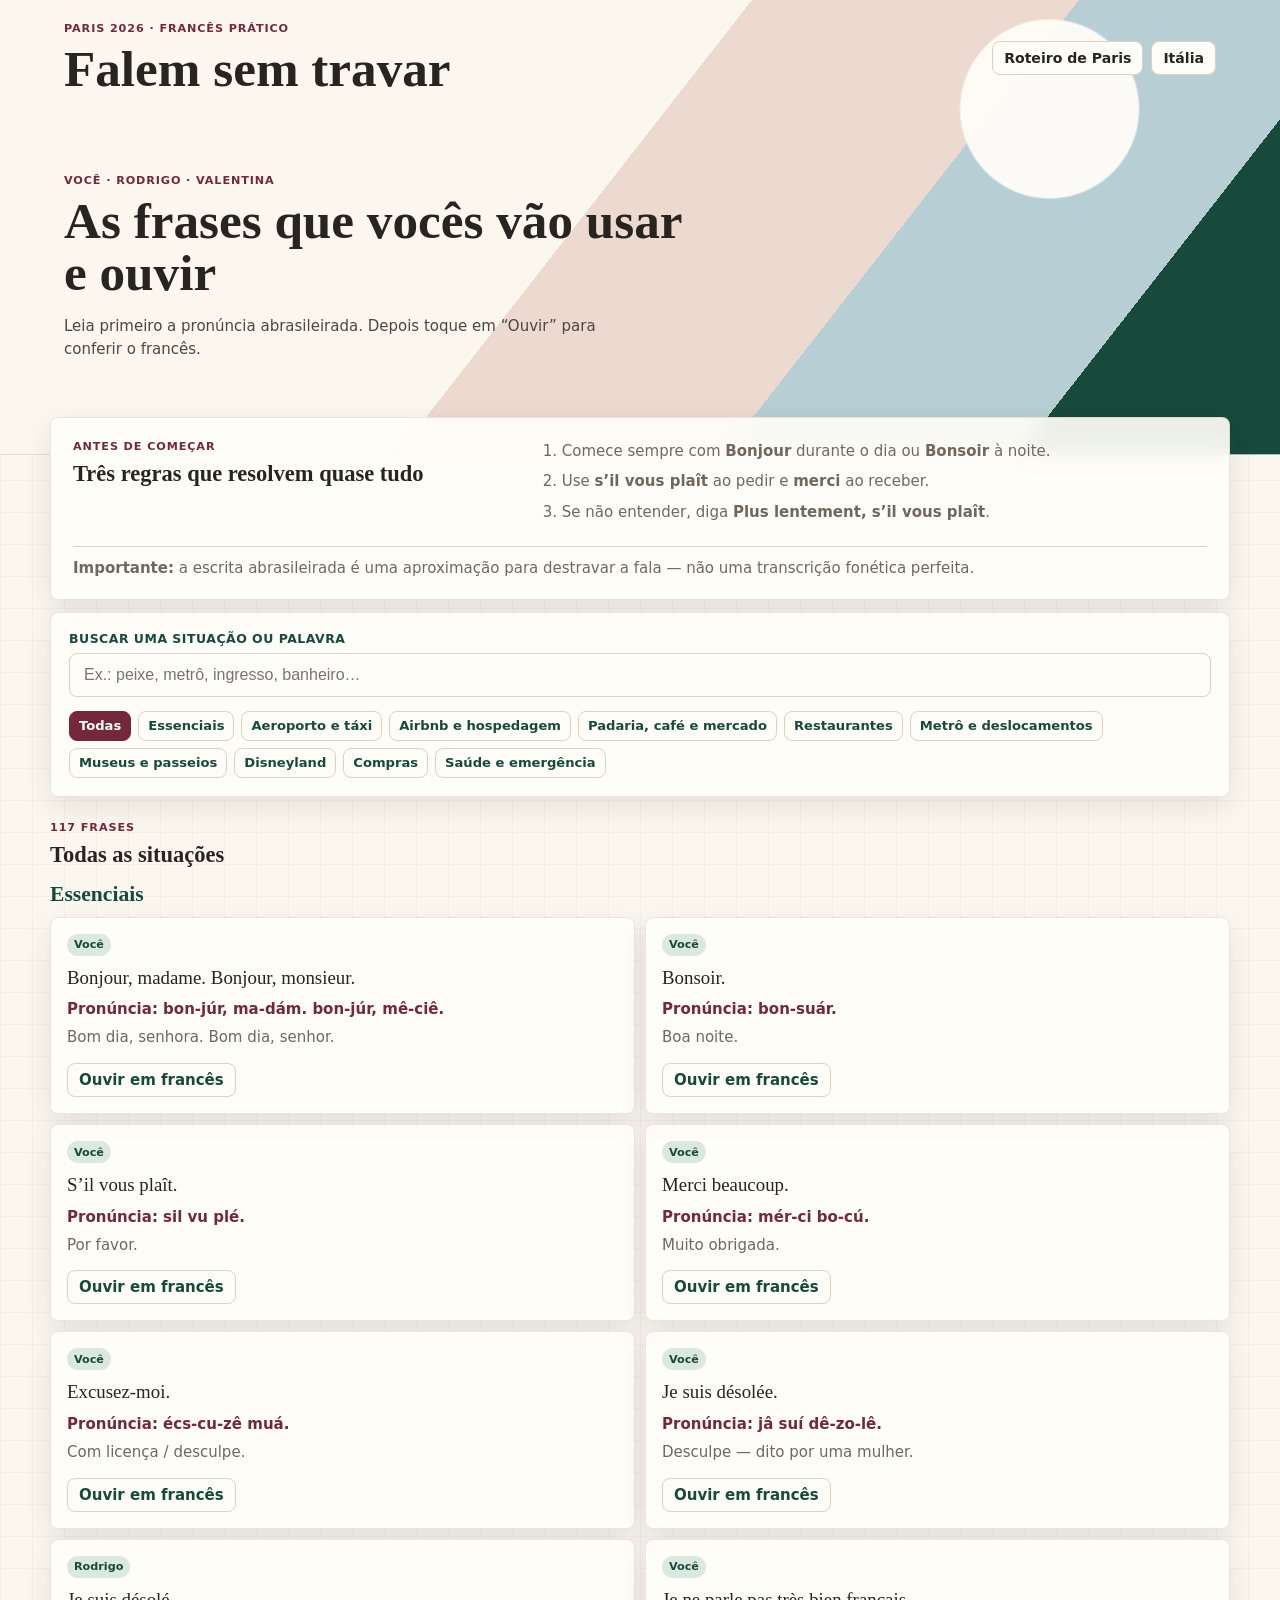
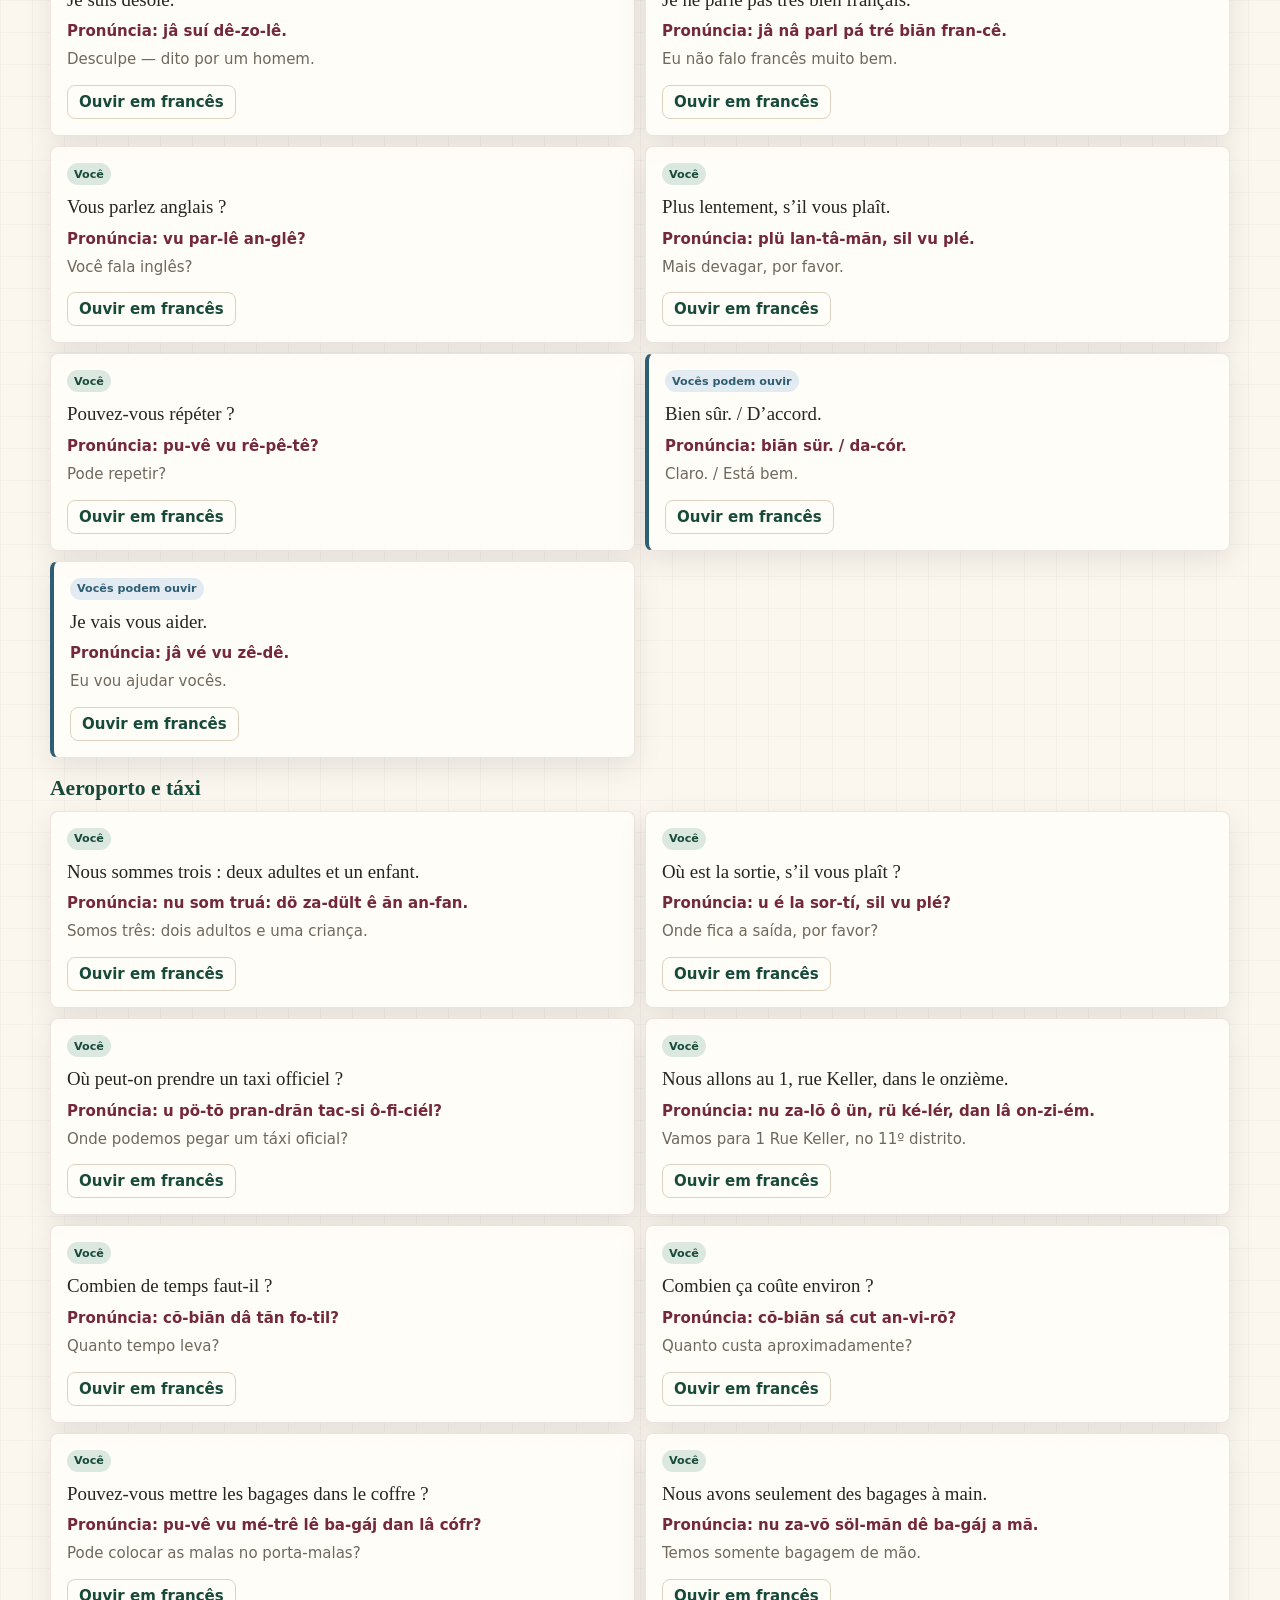
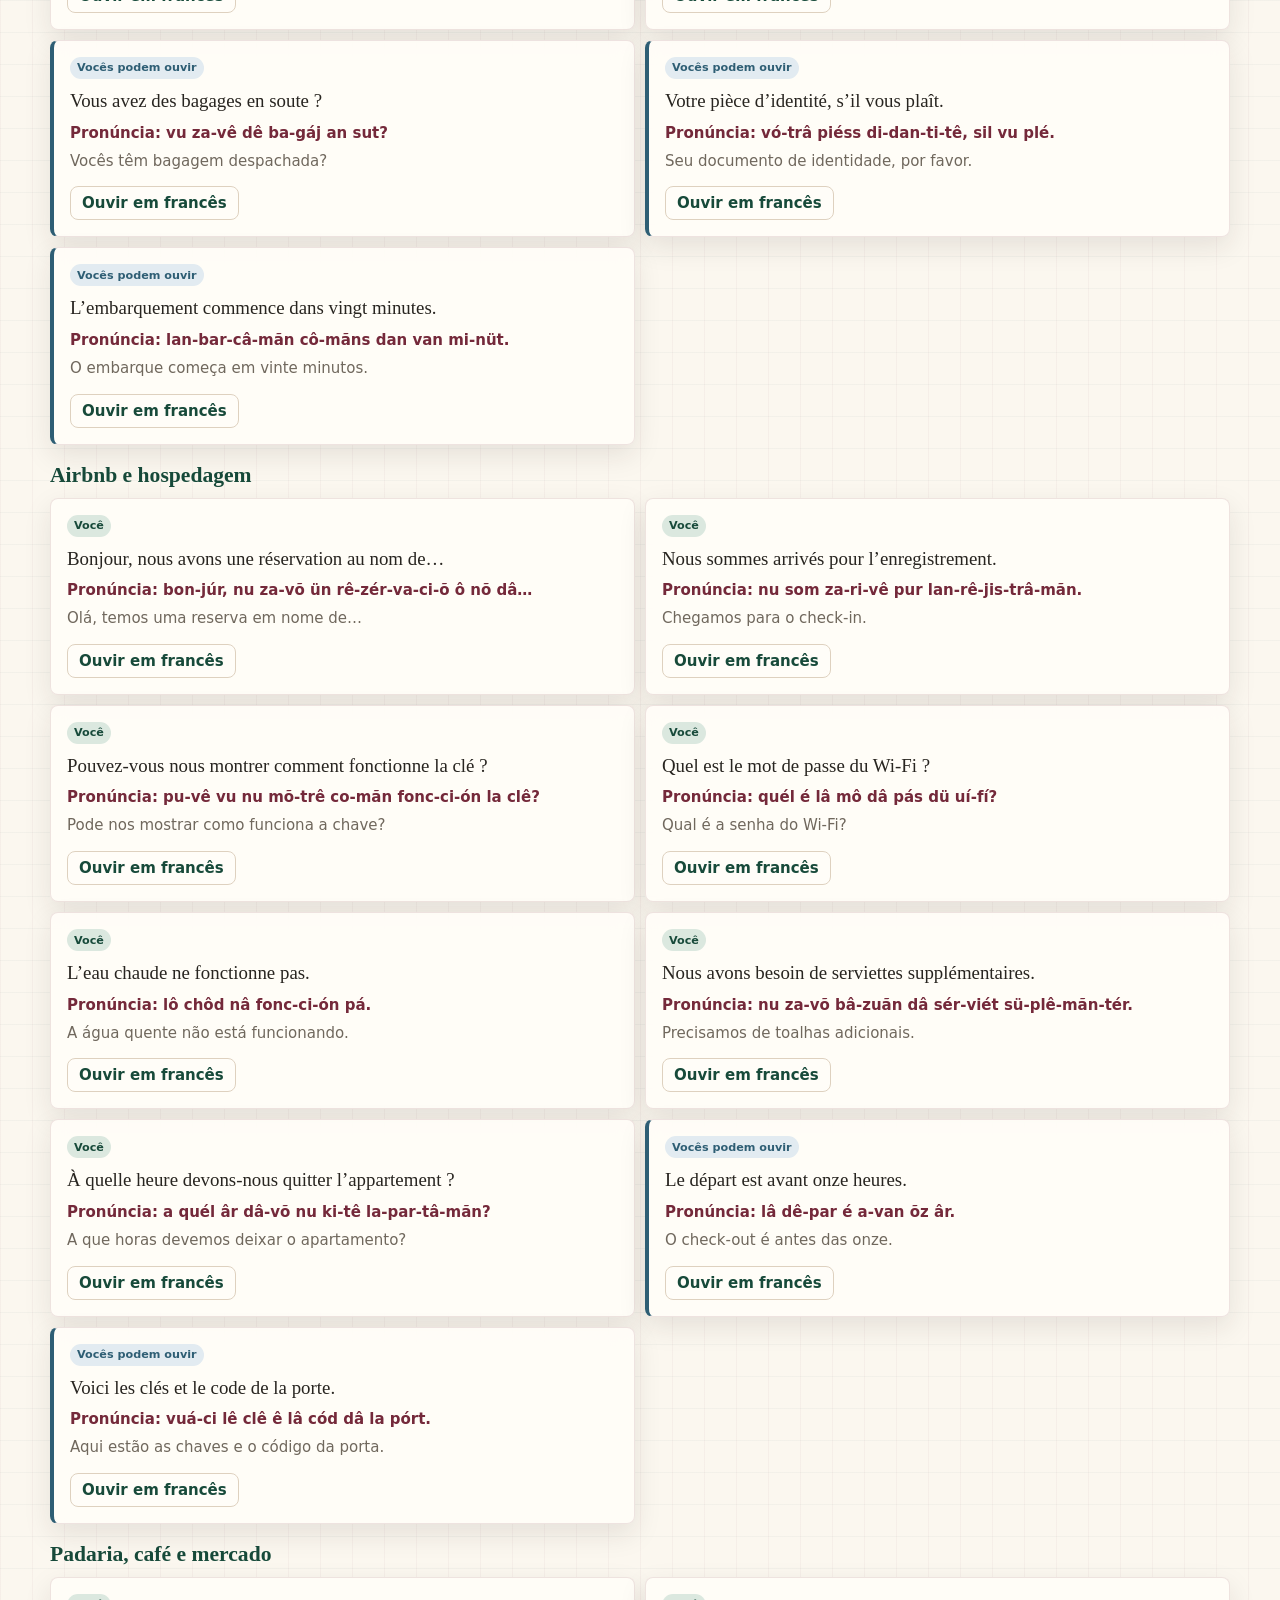
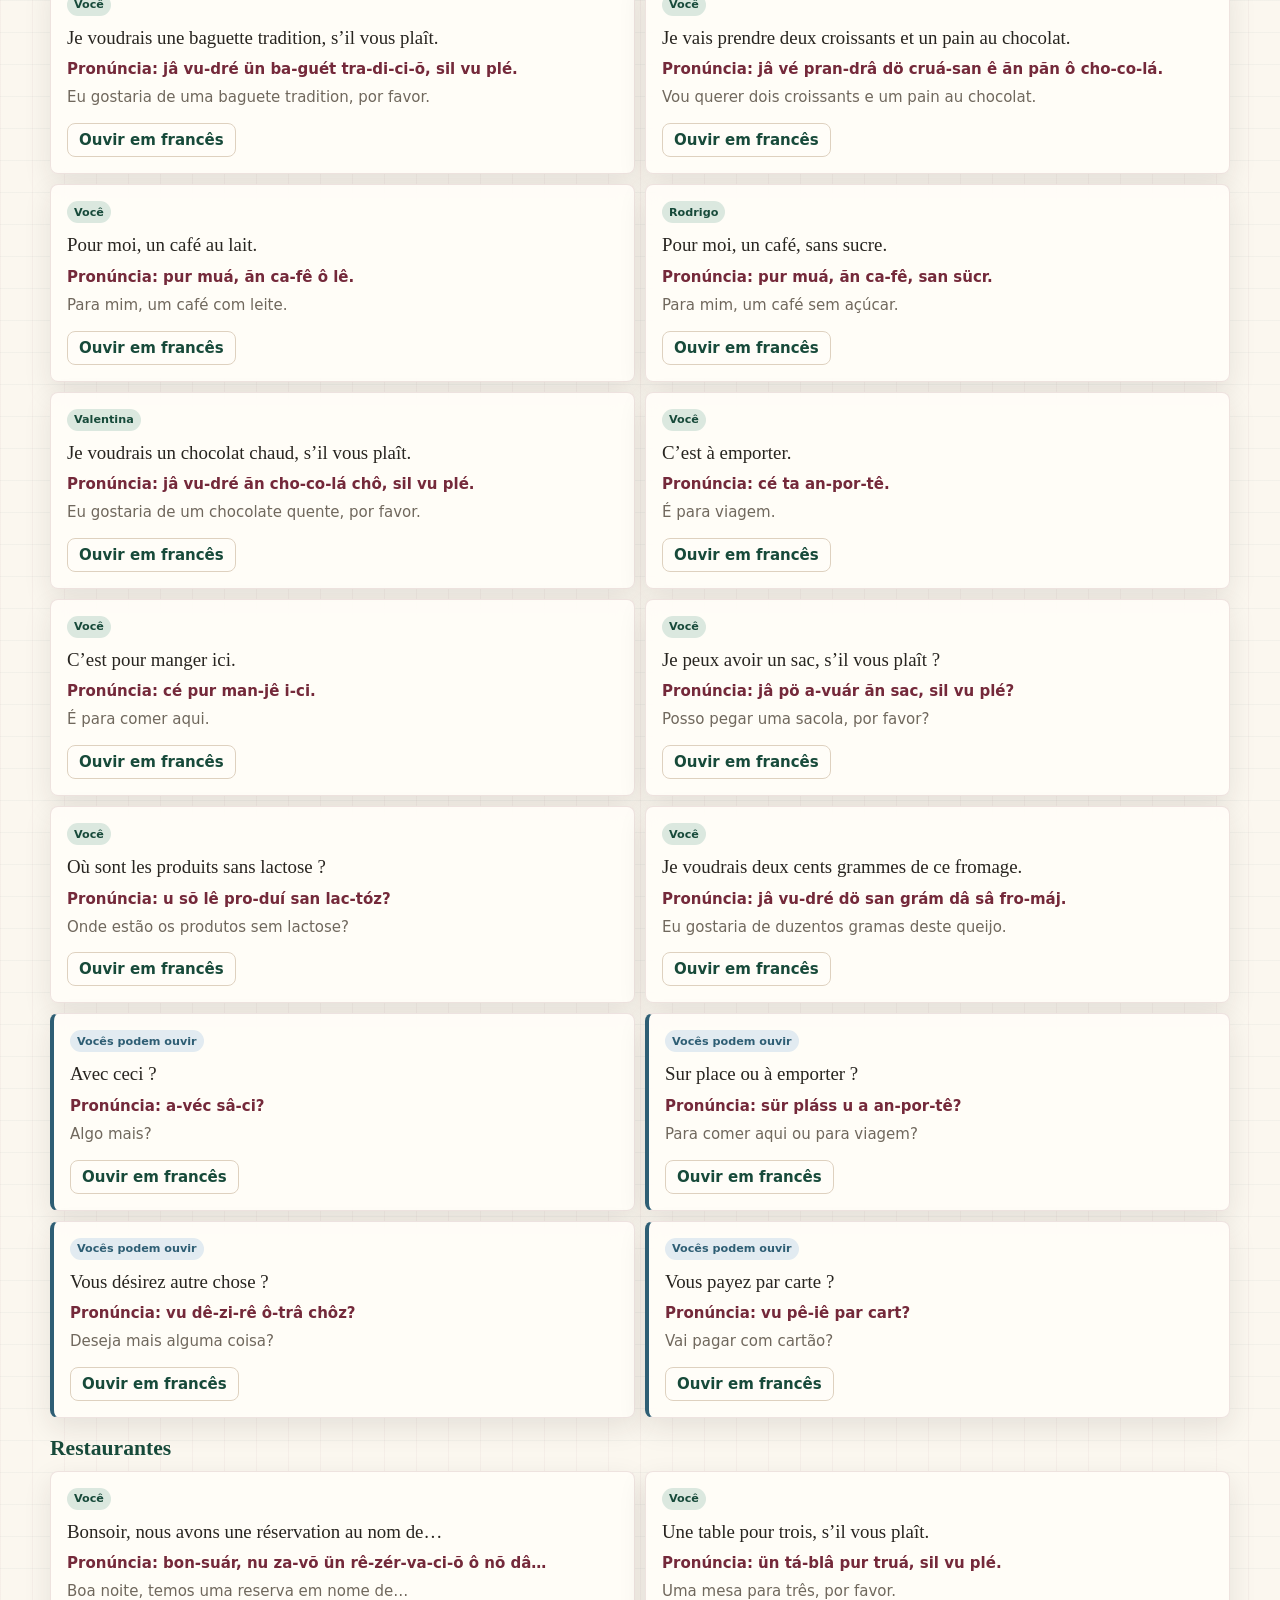
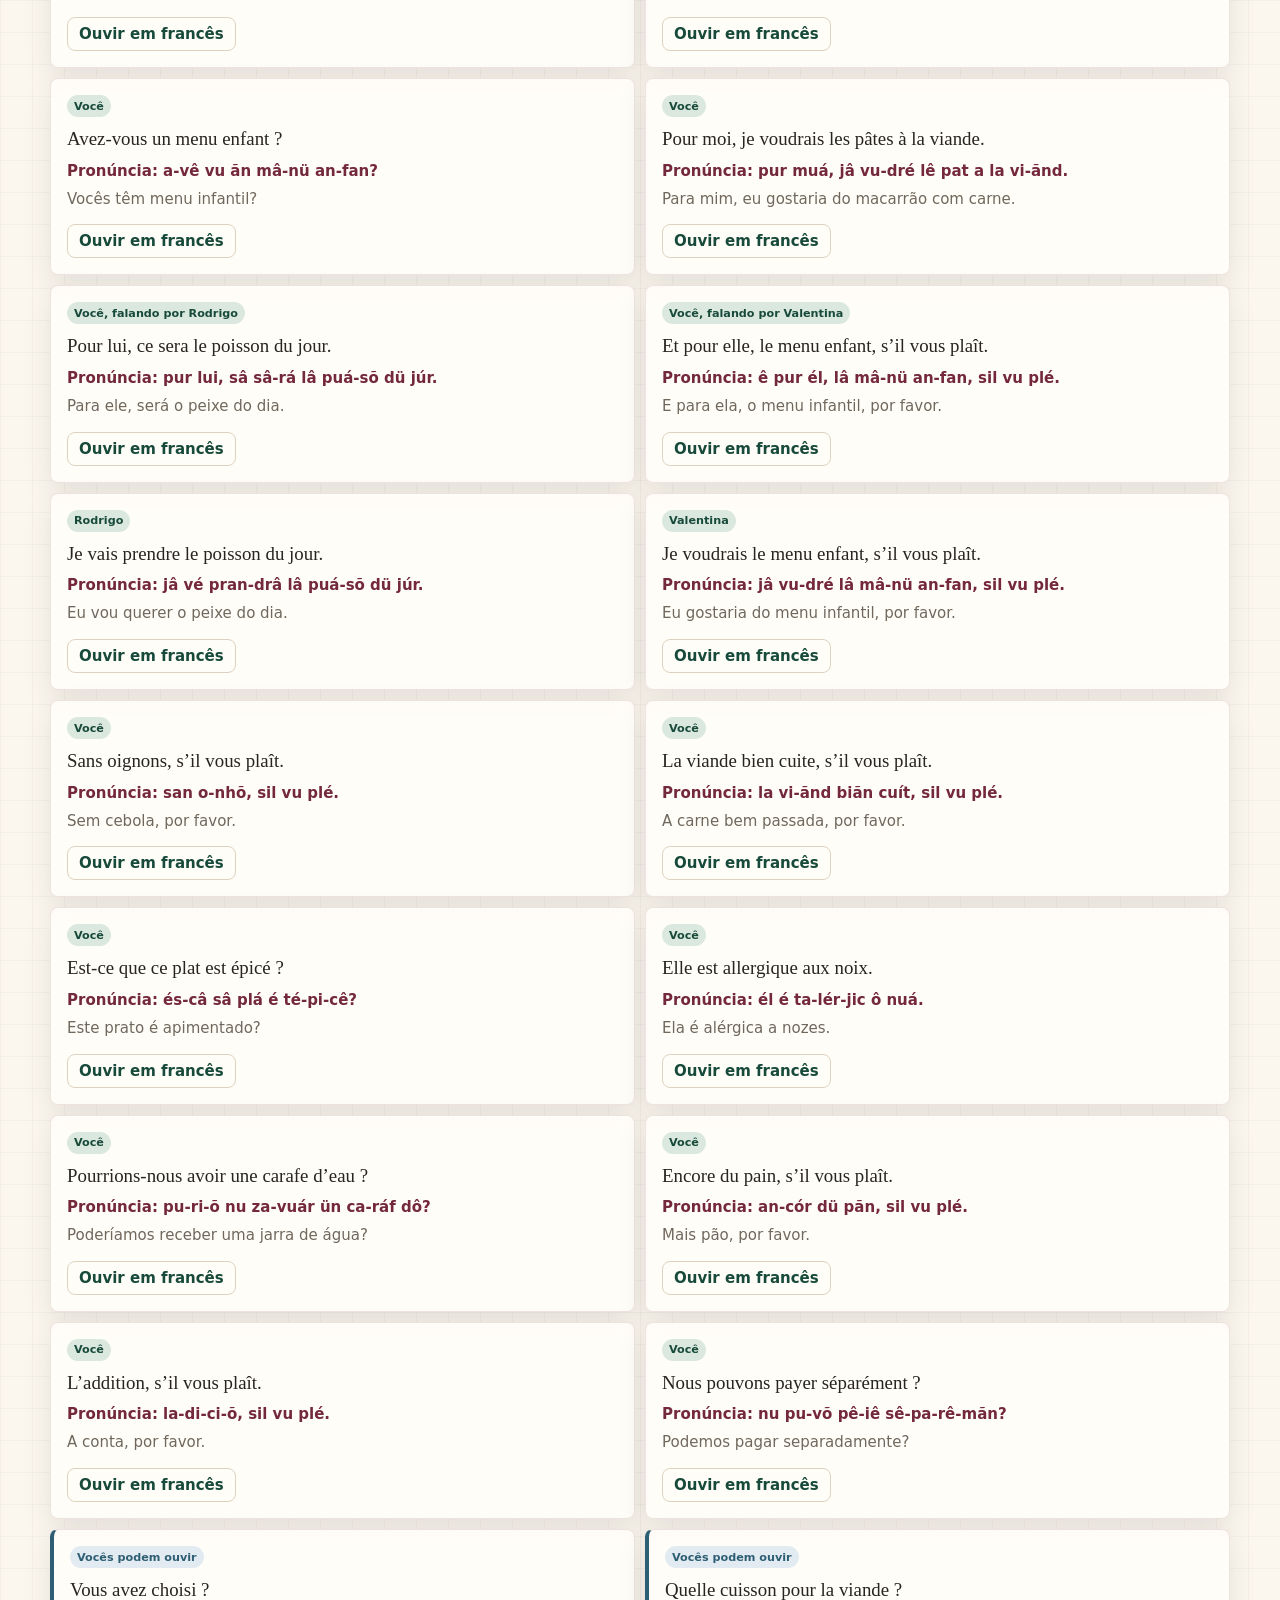
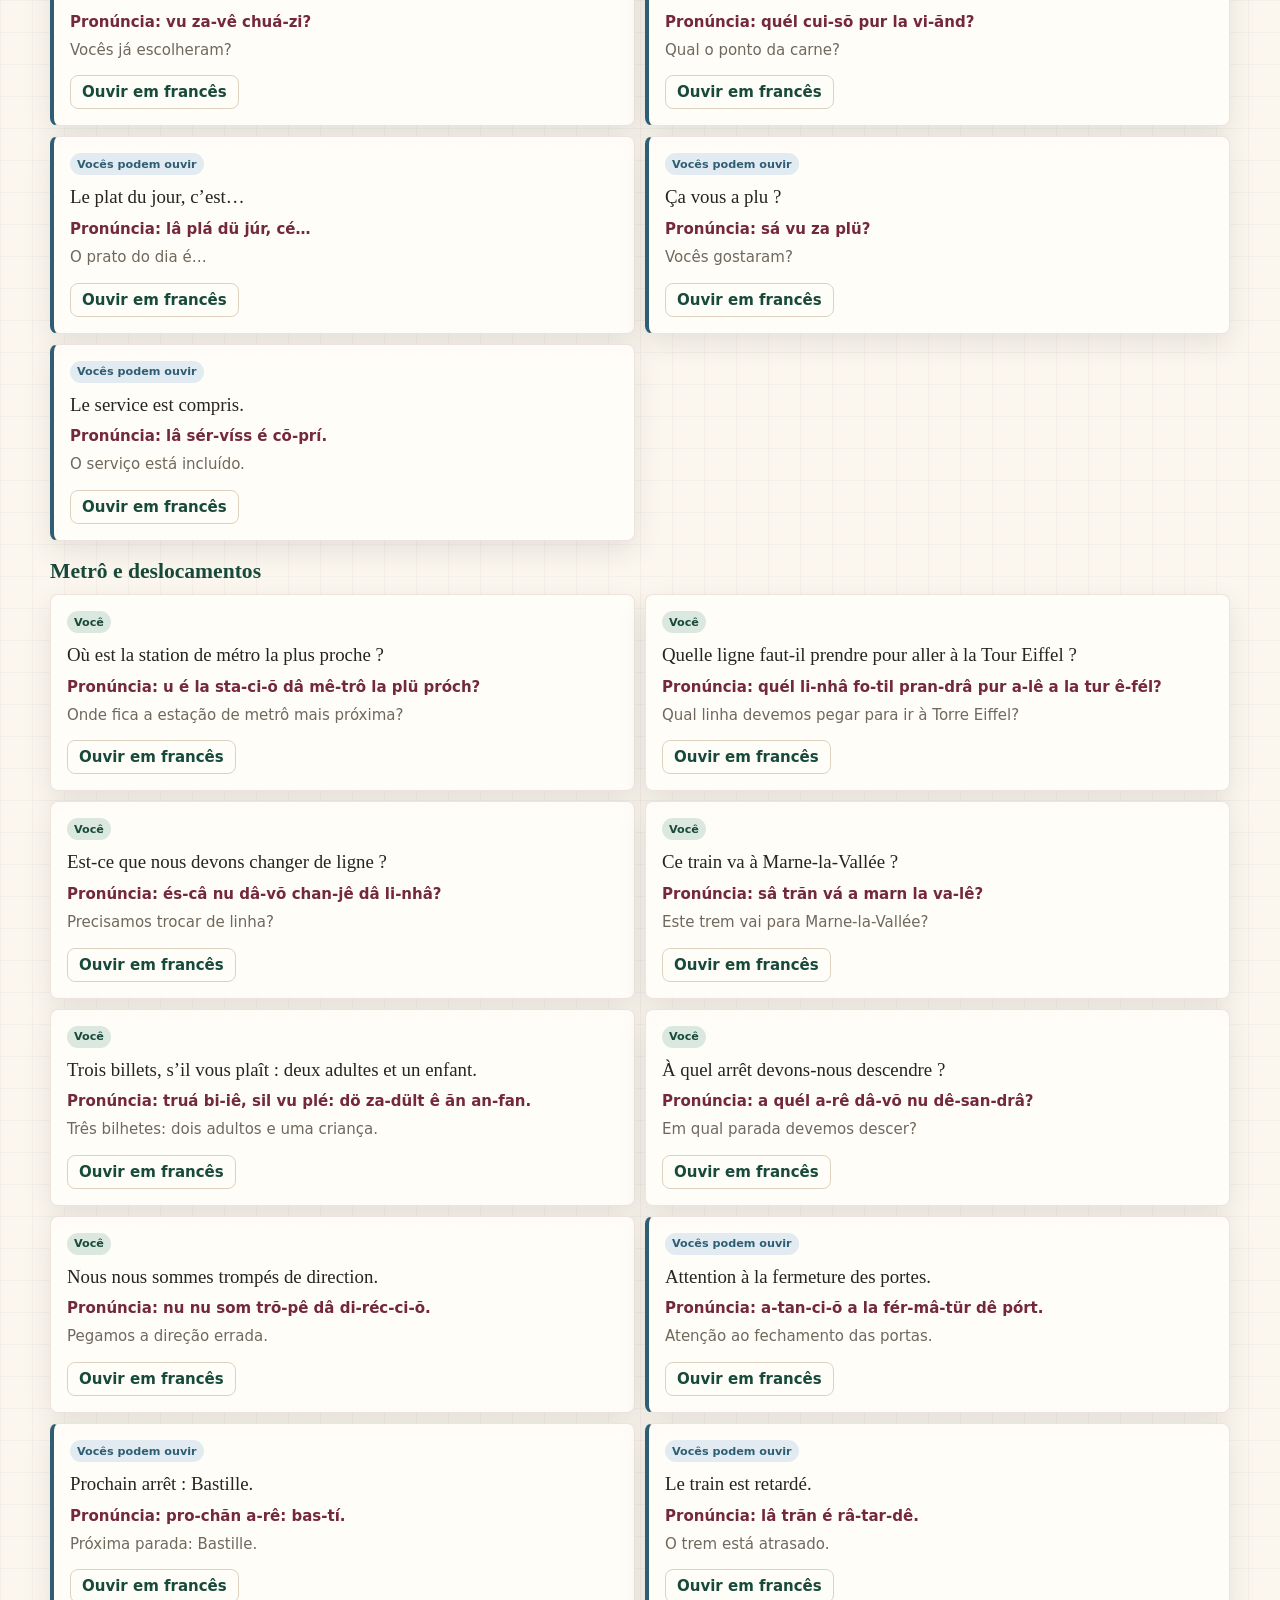
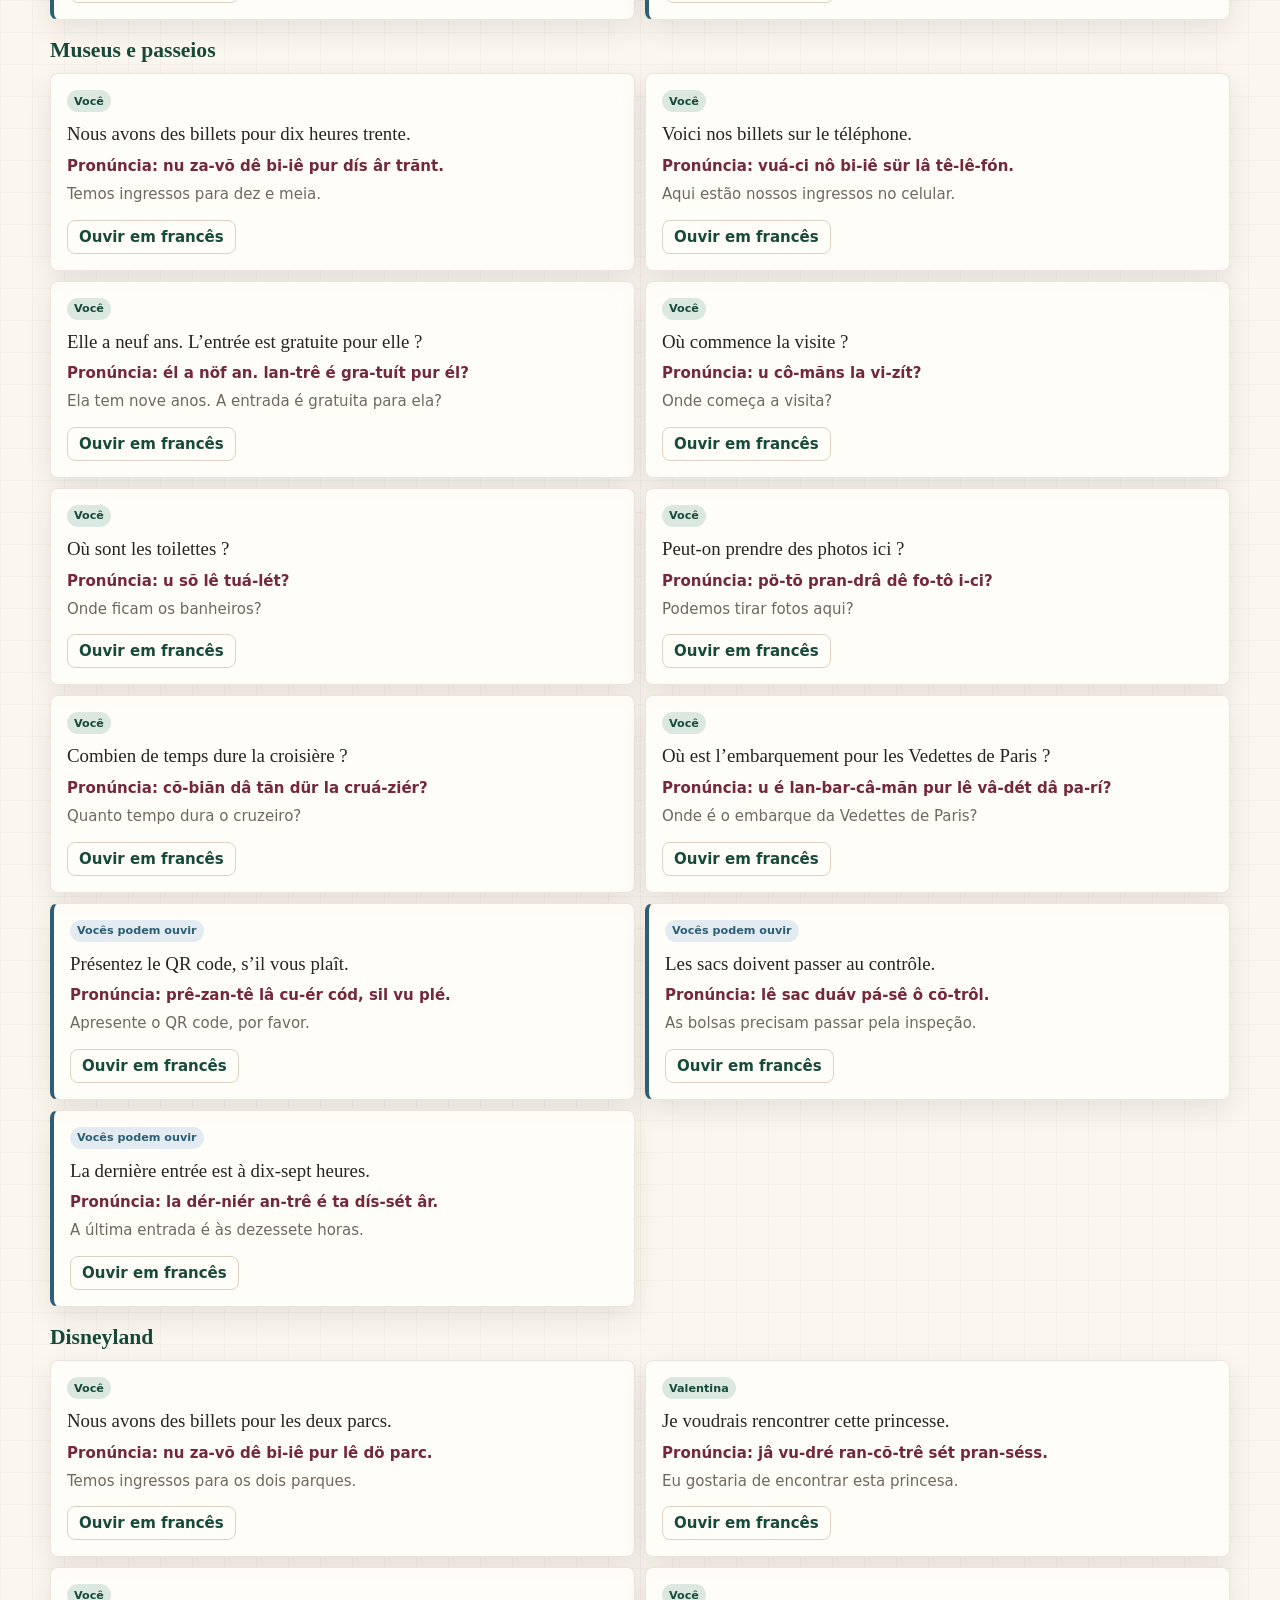
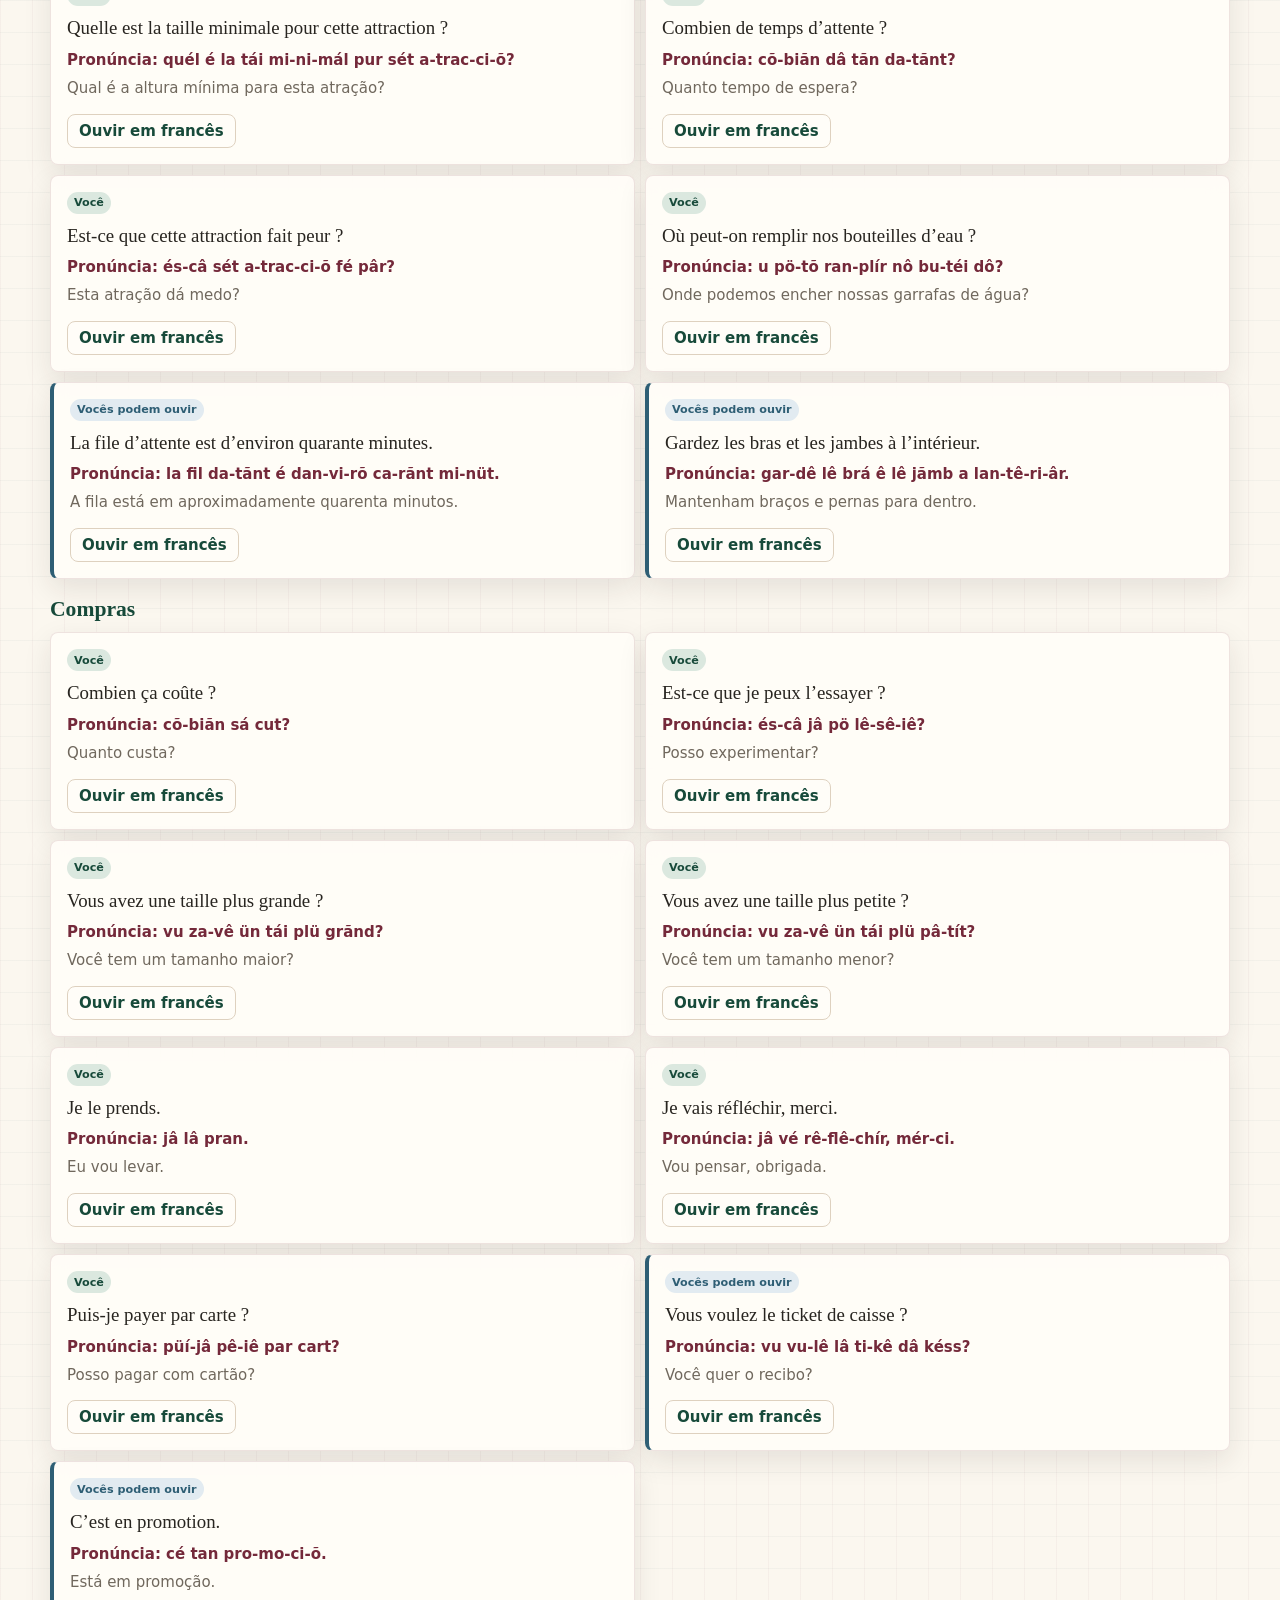
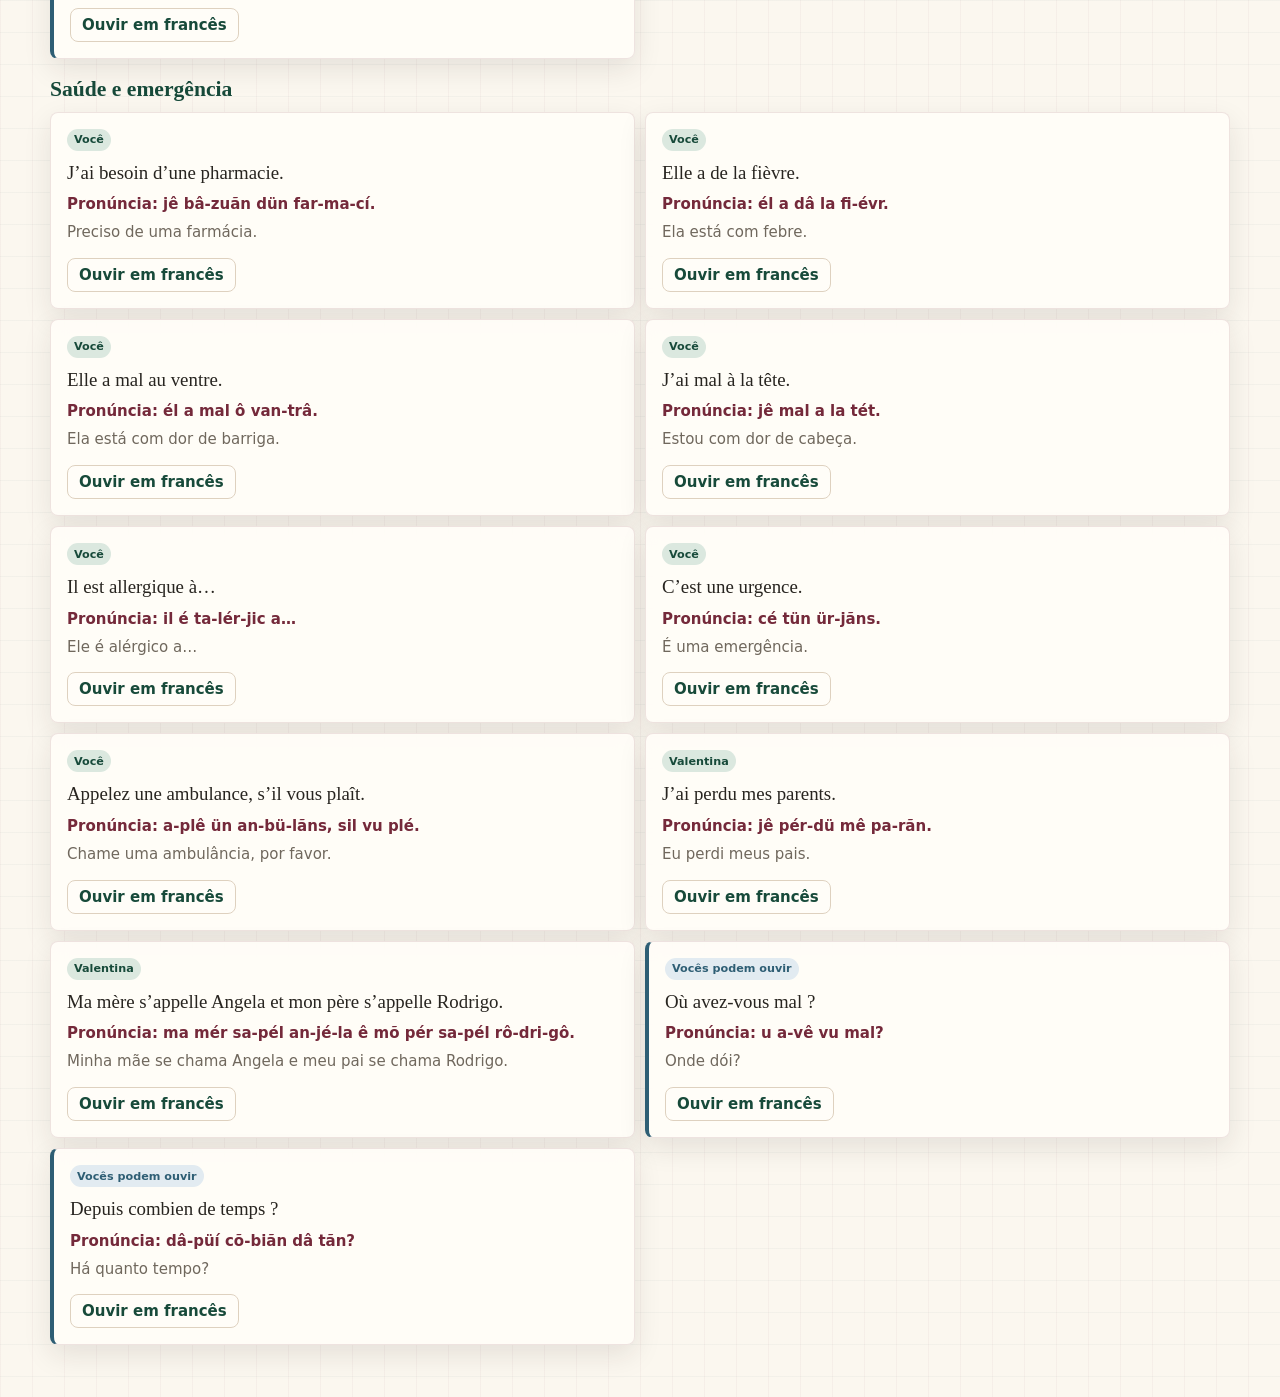
==== frances.html @ c42b8182 "Publish Paris updates and French guide" ====
<!doctype html>
<html lang="pt-BR">
  <head>
    <meta charset="utf-8" />
    <meta name="viewport" content="width=device-width, initial-scale=1" />
    <title>Francês para a viagem — Paris 2026</title>
    <link rel="stylesheet" href="frances.css" />
  </head>
  <body>
    <header class="language-hero">
      <nav class="topbar" aria-label="Navegação principal">
        <div>
          <p class="eyebrow">Paris 2026 · francês prático</p>
          <h1>Falem sem travar</h1>
        </div>
        <div class="top-actions">
          <a class="ghost-button" href="index.html">Roteiro de Paris</a>
          <a class="ghost-button" href="italia.html">Itália</a>
        </div>
      </nav>
      <div class="language-intro">
        <p class="kicker">Você · Rodrigo · Valentina</p>
        <h2>As frases que vocês vão usar e ouvir</h2>
        <p>Leia primeiro a pronúncia abrasileirada. Depois toque em “Ouvir” para conferir o francês.</p>
      </div>
    </header>

    <main class="language-shell">
      <section class="panel teacher-note" aria-labelledby="teacherTitle">
        <div>
          <p class="eyebrow">Antes de começar</p>
          <h2 id="teacherTitle">Três regras que resolvem quase tudo</h2>
        </div>
        <ol>
          <li>Comece sempre com <strong>Bonjour</strong> durante o dia ou <strong>Bonsoir</strong> à noite.</li>
          <li>Use <strong>s’il vous plaît</strong> ao pedir e <strong>merci</strong> ao receber.</li>
          <li>Se não entender, diga <strong>Plus lentement, s’il vous plaît</strong>.</li>
        </ol>
        <p class="pronunciation-note"><strong>Importante:</strong> a escrita abrasileirada é uma aproximação para destravar a fala — não uma transcrição fonética perfeita.</p>
      </section>

      <section class="panel phrase-tools" aria-label="Busca e filtros">
        <label class="search-field">
          <span>Buscar uma situação ou palavra</span>
          <input id="phraseSearch" type="search" placeholder="Ex.: peixe, metrô, ingresso, banheiro…" autocomplete="off" />
        </label>
        <div class="situation-filters" id="situationFilters"></div>
      </section>

      <section class="phrase-results" aria-live="polite">
        <div class="results-heading">
          <p class="eyebrow" id="resultCount"></p>
          <h2 id="activeSituation">Todas as situações</h2>
        </div>
        <div id="phraseGroups"></div>
      </section>
    </main>

    <script src="frances.js"></script>
  </body>
</html>
---- frances.css ----
@import url("styles.css");

.language-hero {
  min-height: 390px;
  color: var(--ink);
  background:
    radial-gradient(circle at 82% 24%, rgba(255, 253, 248, 0.94) 0 8%, transparent 8.2%),
    linear-gradient(128deg, #fbf7ef 0 46%, #ecd9cf 46% 66%, #b7ced4 66% 84%, #174a3a 84% 100%);
  border-bottom: 1px solid rgba(40, 37, 32, 0.12);
}

.language-intro {
  max-width: 760px;
  padding: 58px clamp(18px, 5vw, 64px) 78px;
}

.language-intro h2 {
  margin: 0;
  max-width: 680px;
  font-family: Georgia, "Times New Roman", serif;
  font-size: clamp(2rem, 4vw, 3.6rem);
  line-height: 1.02;
}

.language-intro p:not(.kicker) {
  max-width: 590px;
  color: #4d473e;
  line-height: 1.55;
}

.language-shell {
  width: min(1180px, calc(100% - 32px));
  margin: -38px auto 52px;
  position: relative;
  z-index: 1;
}

.teacher-note {
  display: grid;
  grid-template-columns: 0.8fr 1.2fr;
  gap: 22px;
  padding: 22px;
}

.teacher-note h2,
.results-heading h2,
.phrase-group h3 {
  margin: 0;
  font-family: Georgia, "Times New Roman", serif;
}

.teacher-note ol {
  margin: 0;
  padding-left: 22px;
  color: var(--muted);
  line-height: 1.55;
}

.teacher-note li + li {
  margin-top: 7px;
}

.pronunciation-note {
  grid-column: 1 / -1;
  margin: 0;
  border-top: 1px solid var(--line);
  padding-top: 12px;
  color: var(--muted);
}

.phrase-tools {
  display: grid;
  gap: 14px;
  margin-top: 12px;
  padding: 18px;
}

.search-field {
  display: grid;
  gap: 7px;
  color: var(--green);
  font-size: 0.78rem;
  font-weight: 850;
  letter-spacing: 0.04em;
  text-transform: uppercase;
}

.search-field input {
  width: 100%;
  border: 1px solid var(--line);
  border-radius: var(--radius);
  padding: 12px 14px;
  background: var(--paper-strong);
  color: var(--ink);
  font-size: 1rem;
  text-transform: none;
}

.search-field input:focus {
  outline: 3px solid rgba(46, 94, 116, 0.18);
  border-color: var(--blue);
}

.situation-filters {
  display: flex;
  flex-wrap: wrap;
  gap: 7px;
}

.phrase-results {
  margin-top: 24px;
}

.results-heading {
  margin-bottom: 14px;
}

.phrase-group {
  margin-bottom: 18px;
}

.phrase-group h3 {
  margin-bottom: 10px;
  color: var(--green);
  font-size: 1.35rem;
}

.phrase-grid {
  display: grid;
  grid-template-columns: repeat(2, minmax(0, 1fr));
  gap: 10px;
}

.phrase-card {
  display: grid;
  grid-template-rows: auto auto auto 1fr auto;
  min-width: 0;
  padding: 16px;
}

.phrase-card.is-heard {
  border-left: 4px solid var(--blue);
}

.speaker-label {
  width: fit-content;
  margin-bottom: 10px;
}

.french-phrase {
  margin: 0;
  font-family: Georgia, "Times New Roman", serif;
  font-size: 1.18rem;
  line-height: 1.3;
}

.pronunciation {
  margin: 9px 0 0;
  color: var(--burgundy);
  font-weight: 850;
  line-height: 1.4;
}

.translation {
  margin: 7px 0 14px;
  color: var(--muted);
  line-height: 1.45;
}

.listen-button {
  width: fit-content;
  min-height: 34px;
  border: 1px solid var(--line);
  border-radius: var(--radius);
  padding: 7px 11px;
  background: var(--paper-strong);
  color: var(--green);
  cursor: pointer;
  font-weight: 850;
}

.no-results {
  padding: 24px;
  text-align: center;
  color: var(--muted);
}

@media (max-width: 760px) {
  .language-hero {
    min-height: 360px;
  }

  .language-intro {
    padding: 38px 16px 68px;
  }

  .language-shell {
    width: min(100% - 20px, 1180px);
  }

  .teacher-note,
  .phrase-grid {
    grid-template-columns: 1fr;
  }
}
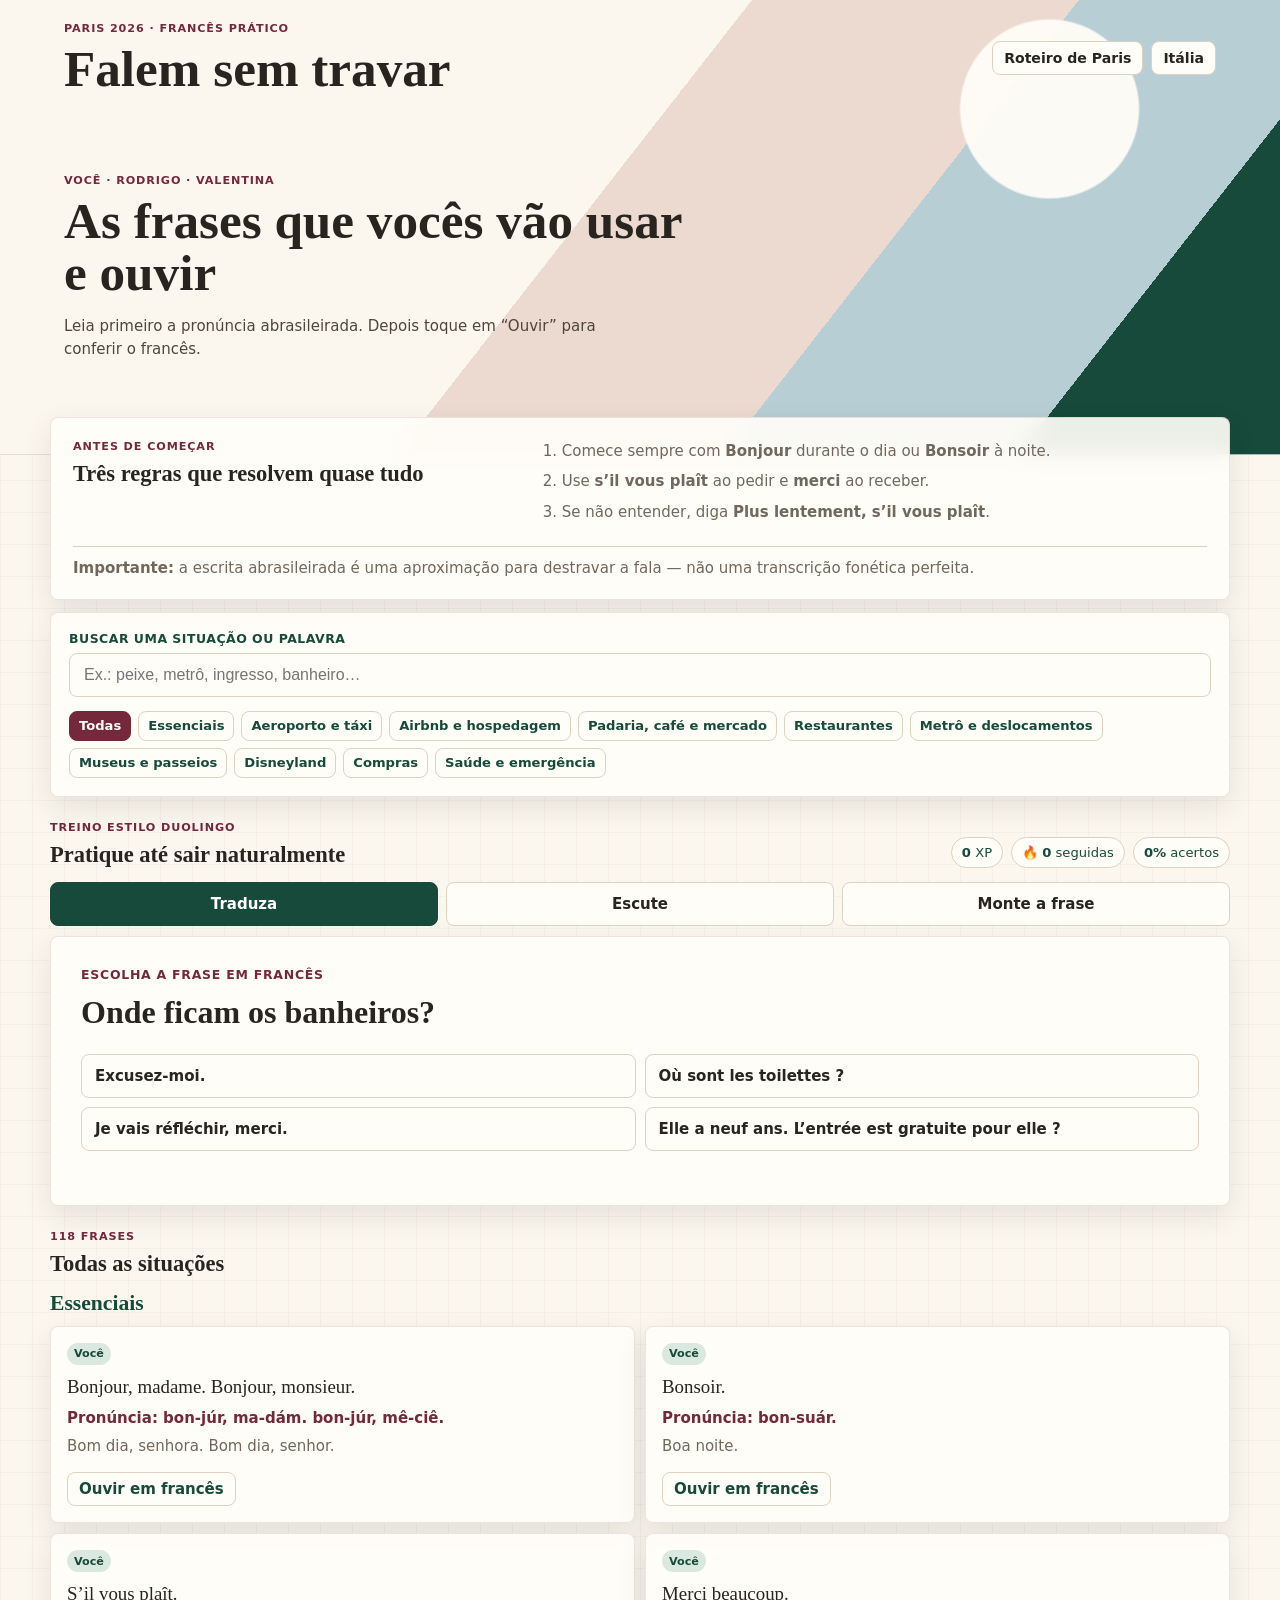
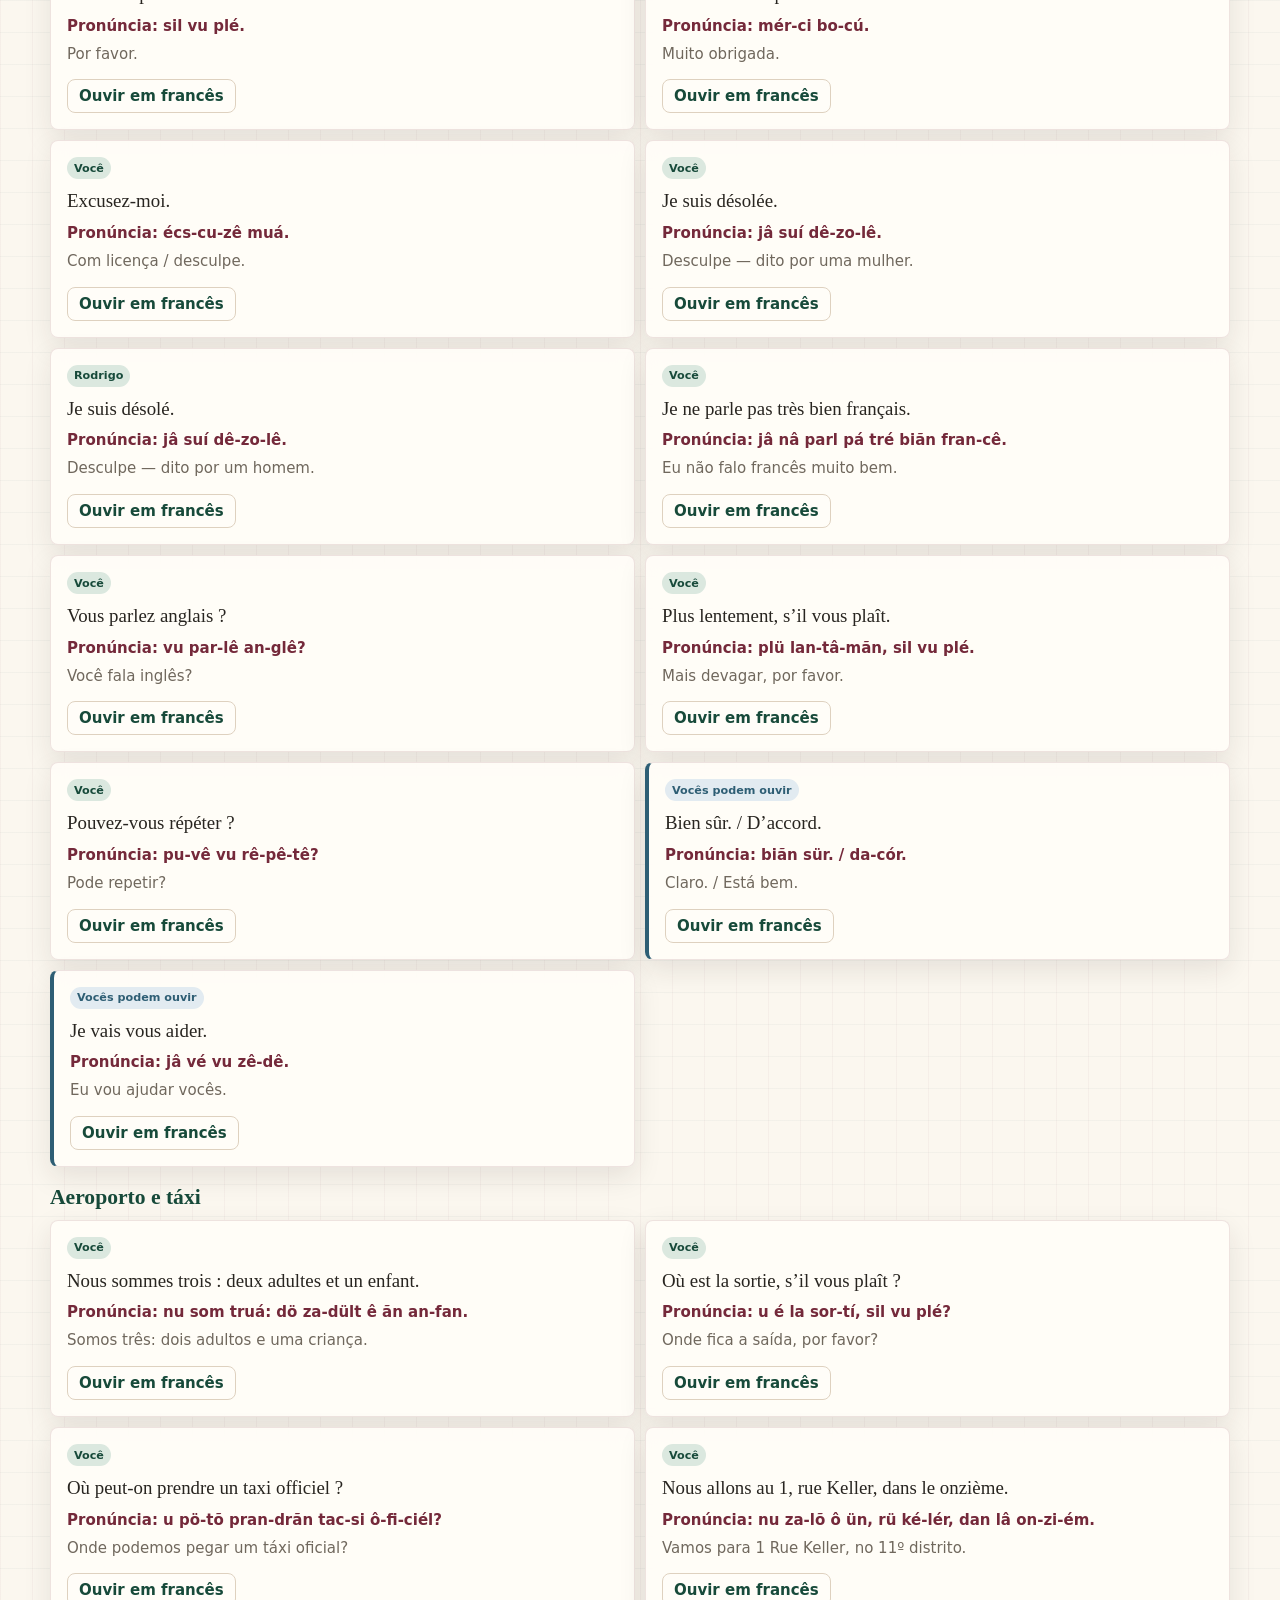
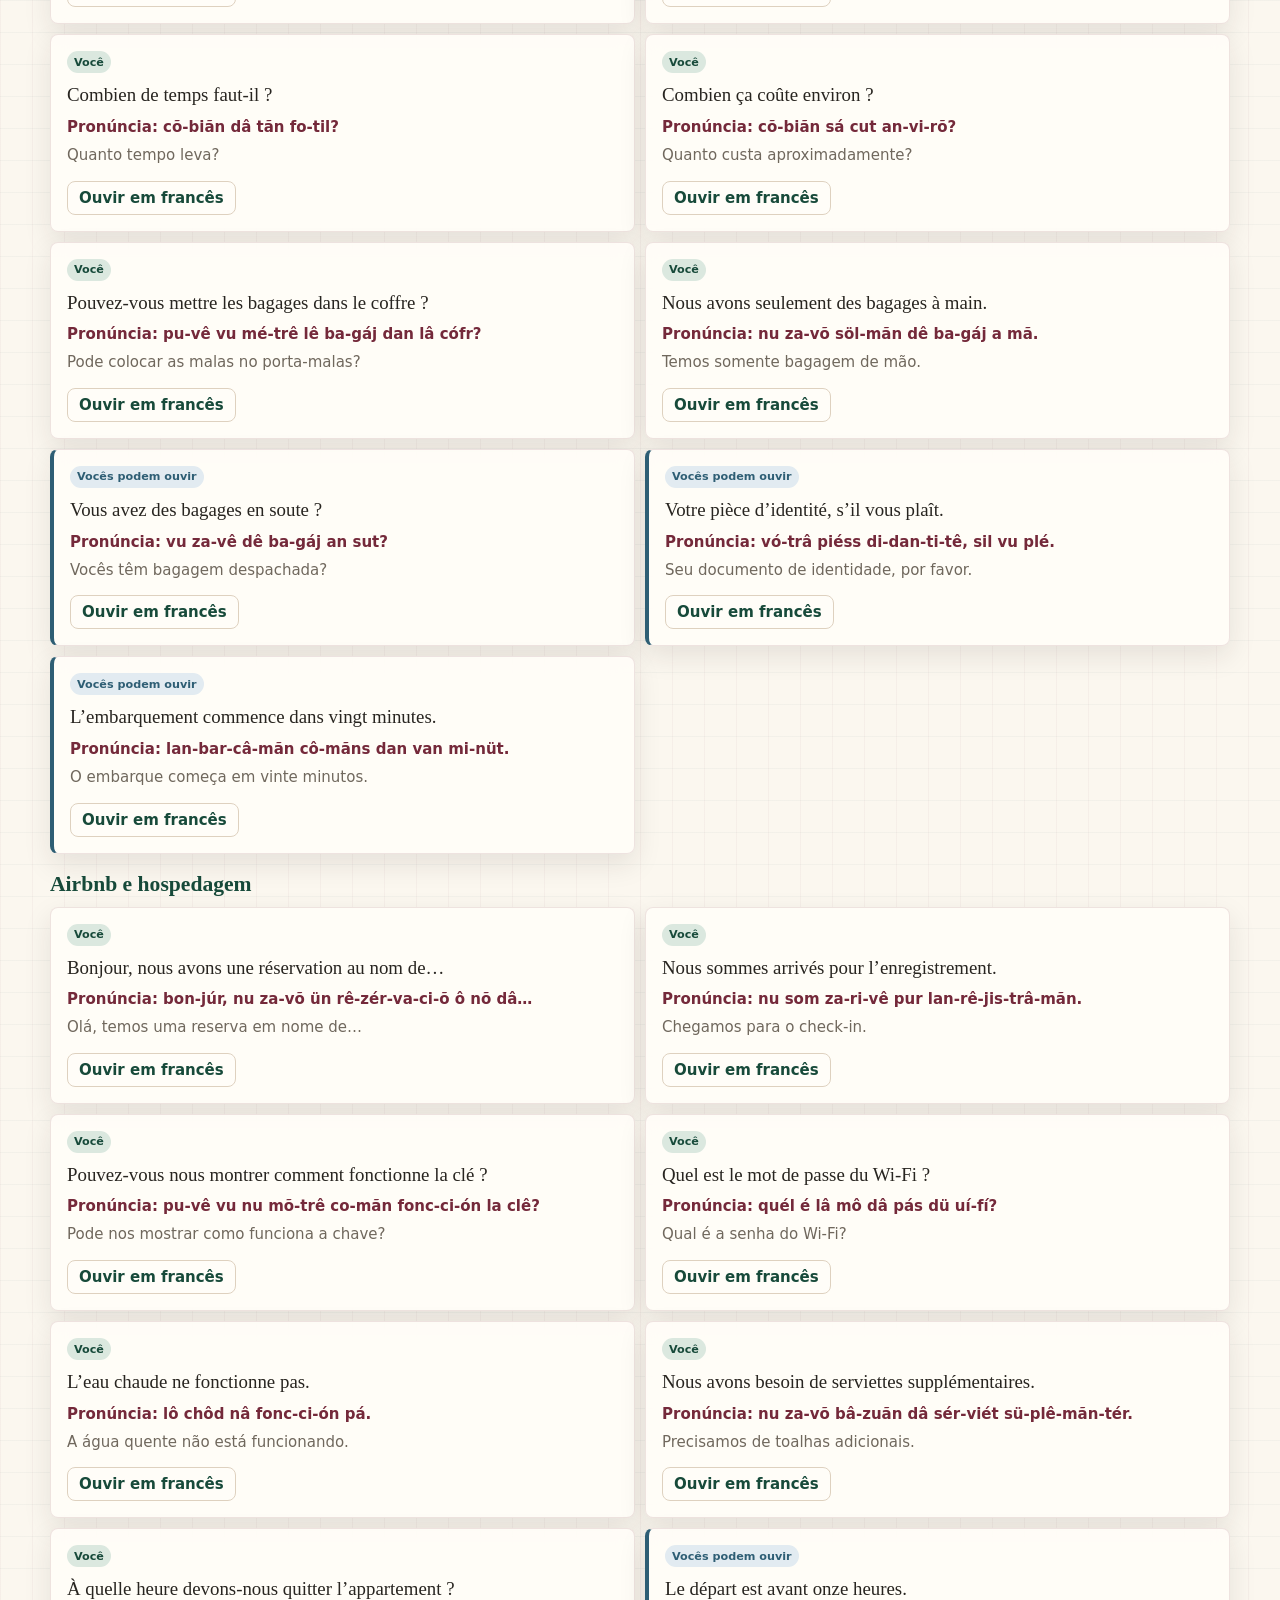
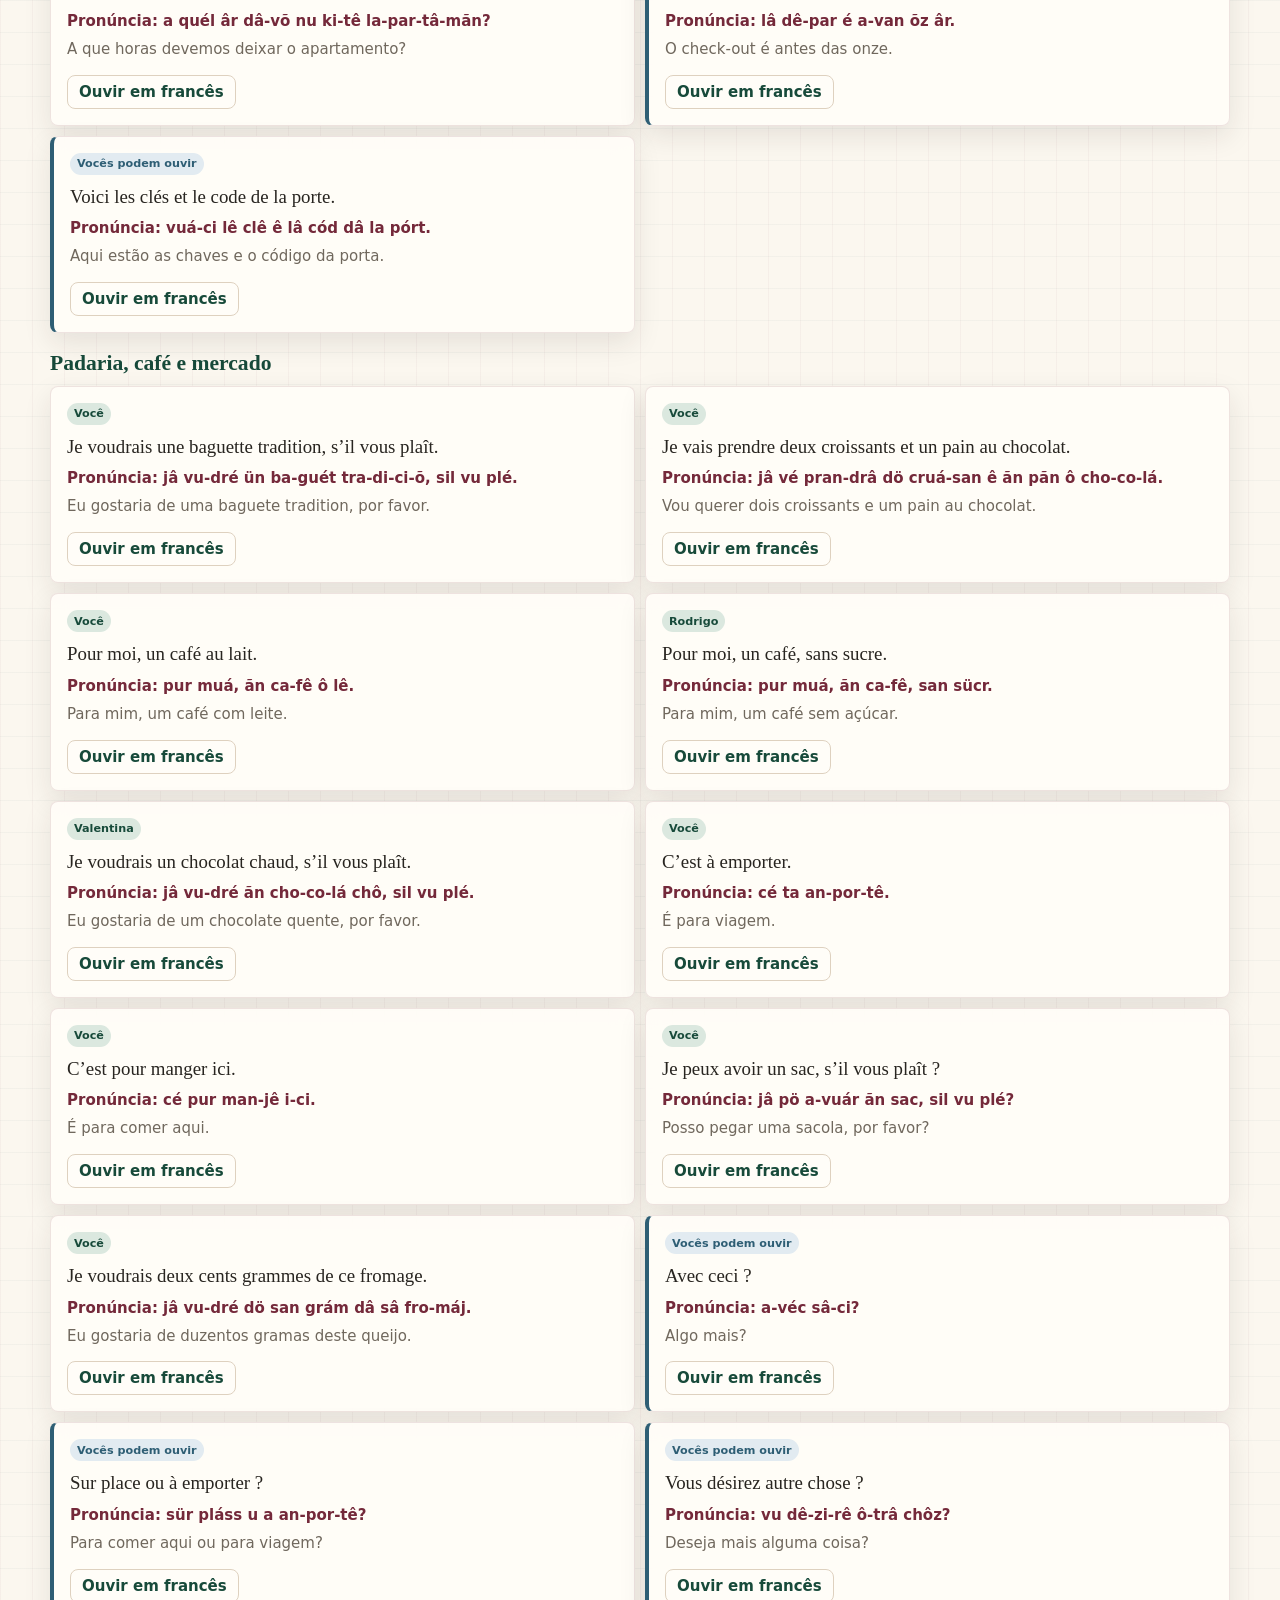
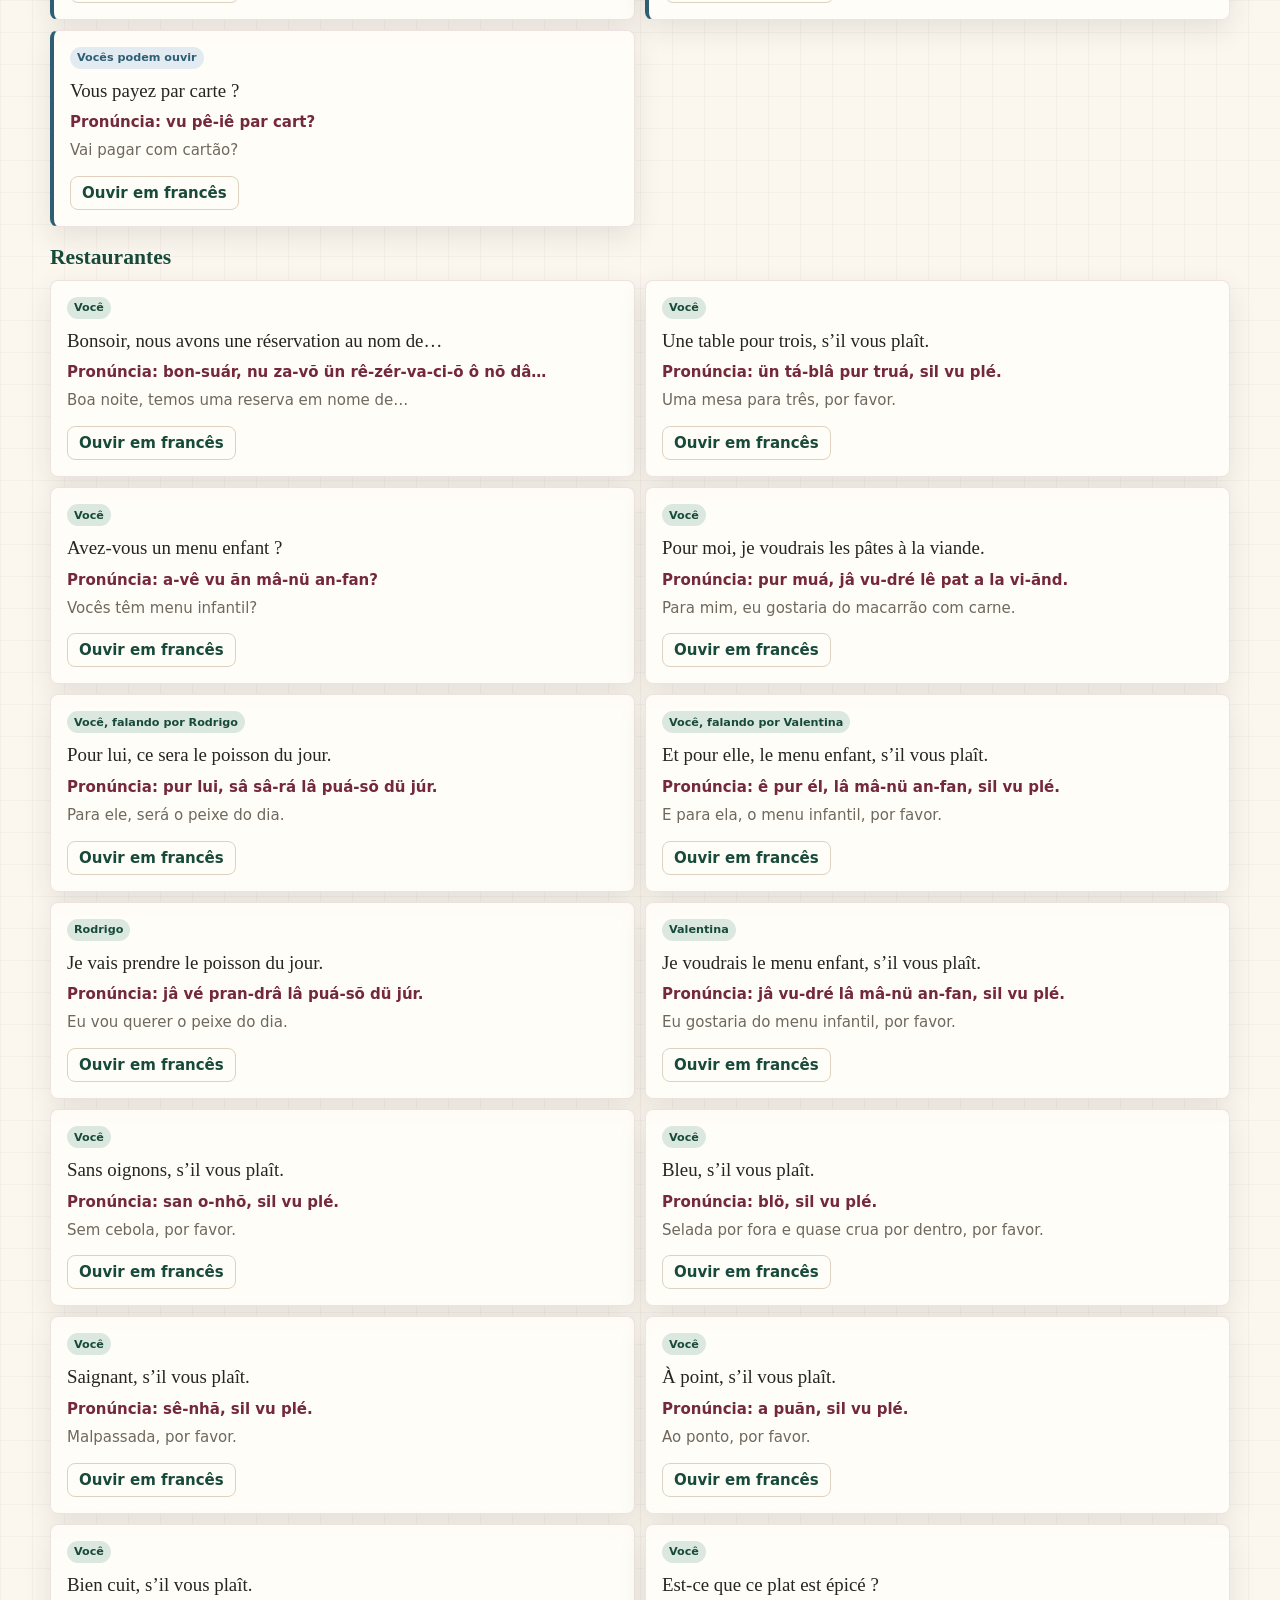
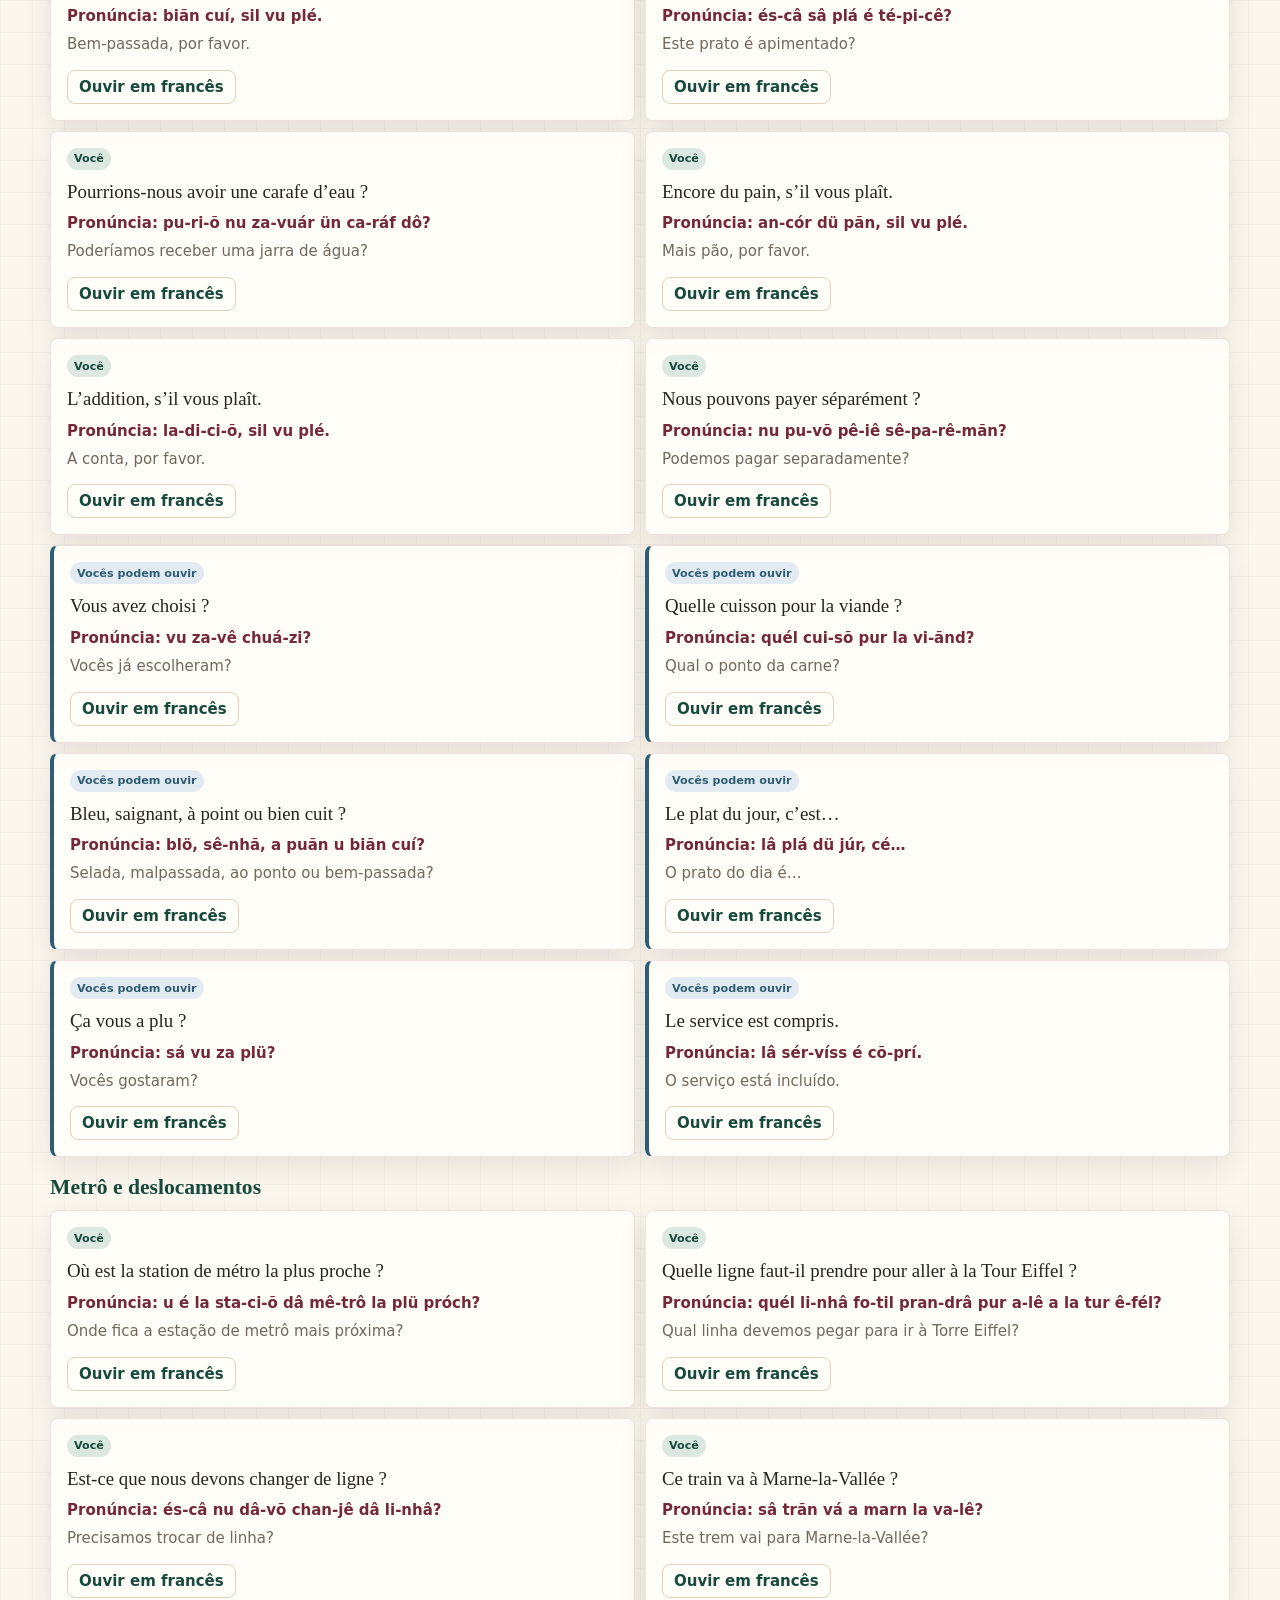
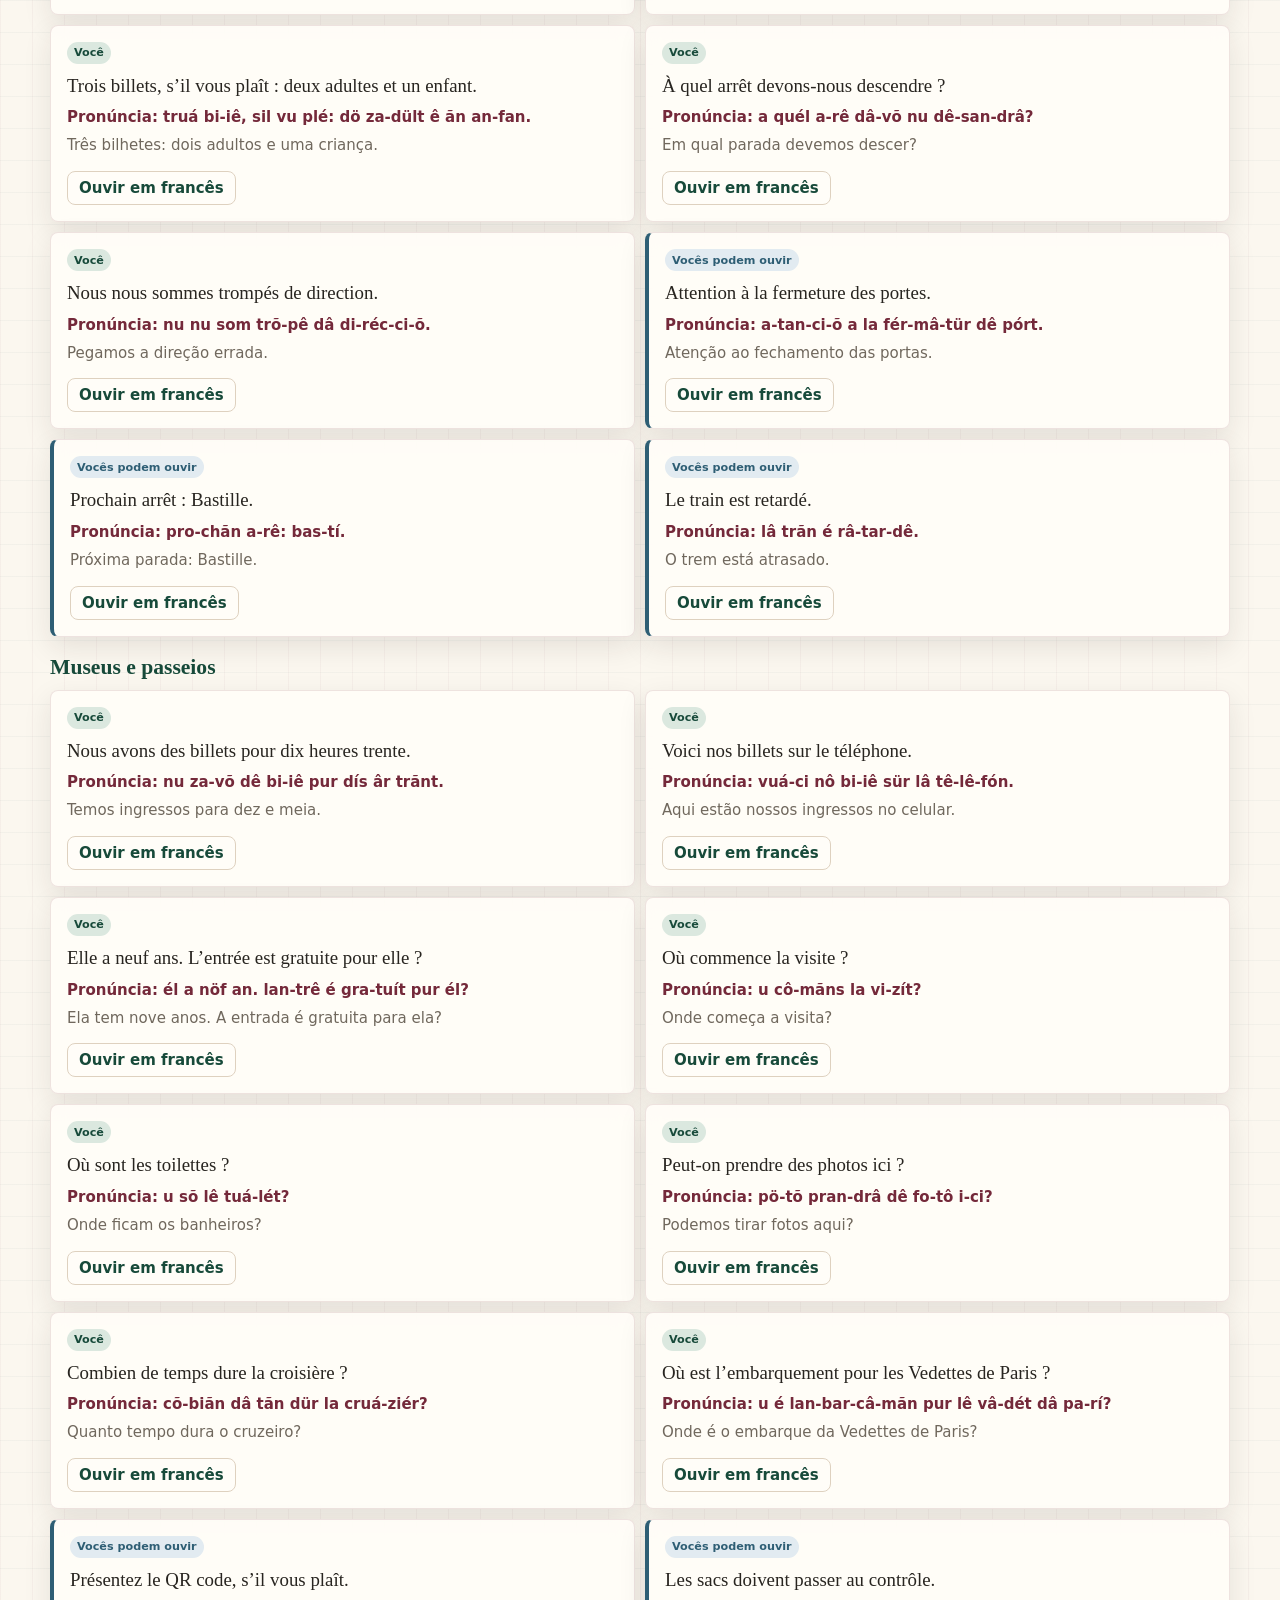
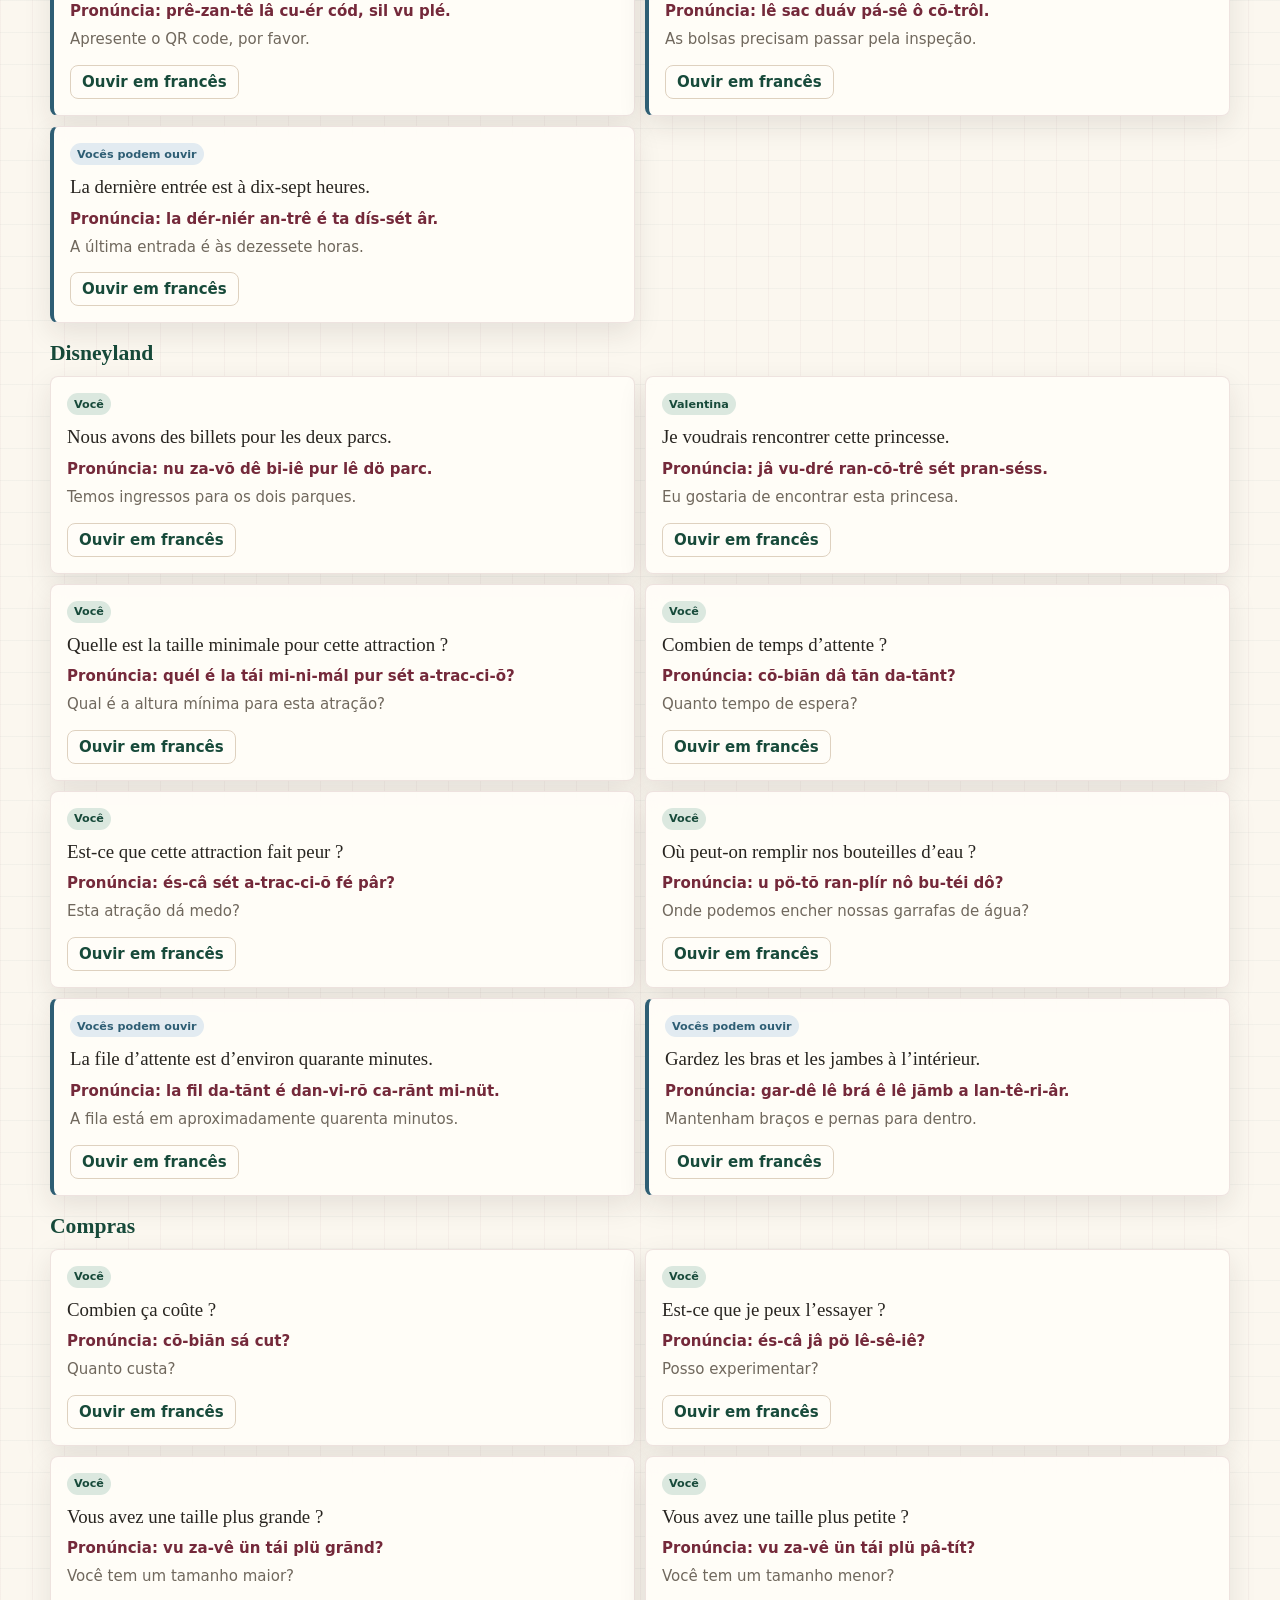
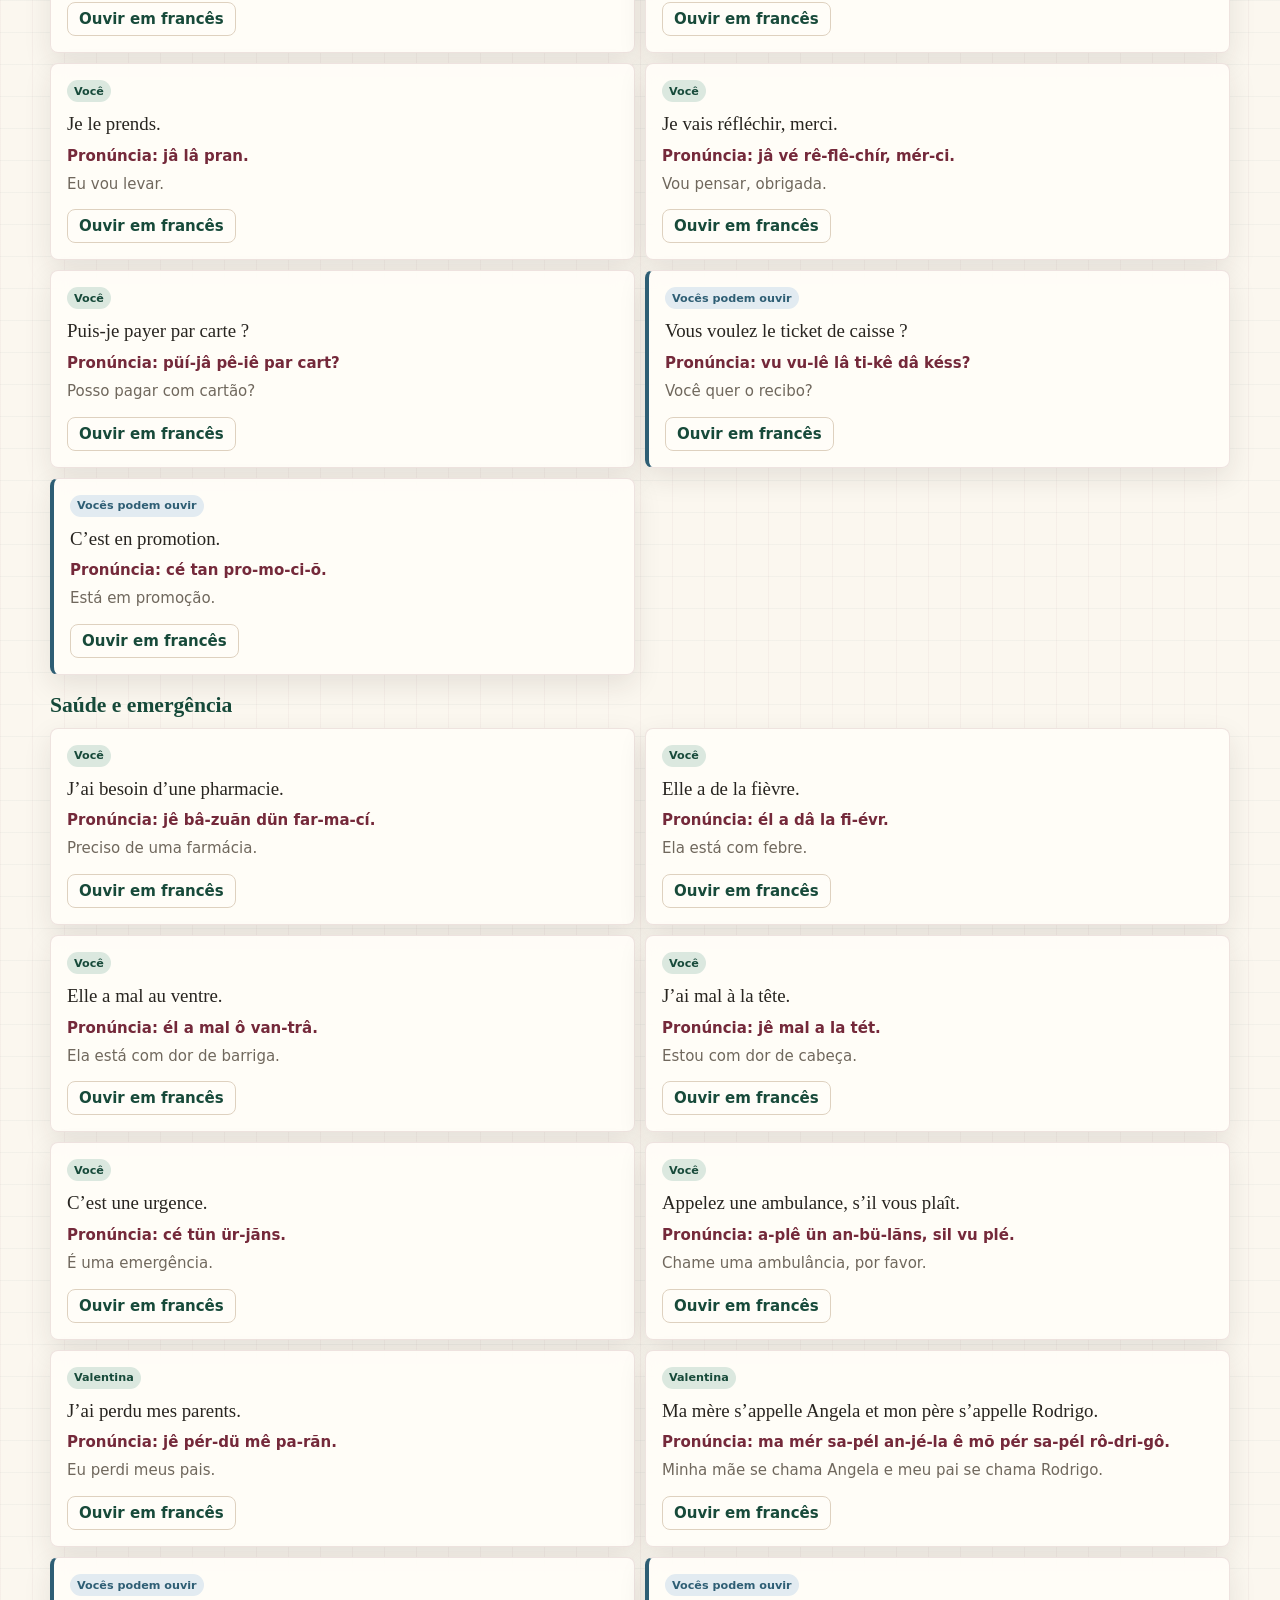
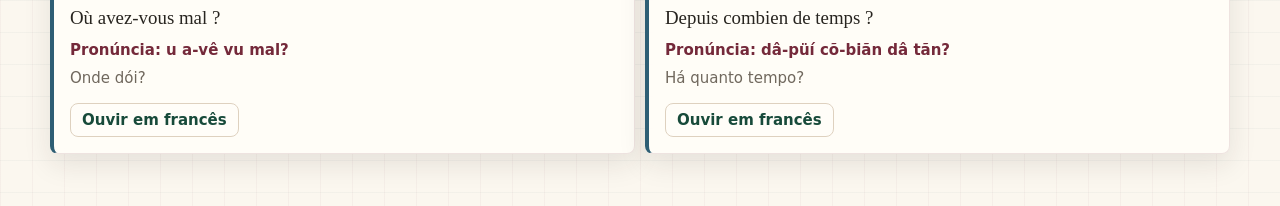
==== commit caaf8291: "Add French practice games" ====
--- a/frances.html
+++ b/frances.html
@@ -3,6 +3,10 @@
   <head>
     <meta charset="utf-8" />
     <meta name="viewport" content="width=device-width, initial-scale=1" />
+    <meta name="theme-color" content="#174a3a" />
+    <meta name="mobile-web-app-capable" content="yes" />
+    <link rel="manifest" href="manifest.webmanifest" />
+    <link rel="apple-touch-icon" href="assets/app-icon-192.png" />
     <title>Francês para a viagem — Paris 2026</title>
     <link rel="stylesheet" href="frances.css" />
   </head>
@@ -14,6 +18,7 @@
           <h1>Falem sem travar</h1>
         </div>
         <div class="top-actions">
+          <button class="ghost-button install-button" id="installButton" type="button" hidden>Instalar app</button>
           <a class="ghost-button" href="index.html">Roteiro de Paris</a>
           <a class="ghost-button" href="italia.html">Itália</a>
         </div>
@@ -47,6 +52,26 @@
         <div class="situation-filters" id="situationFilters"></div>
       </section>
 
+      <section class="practice-section" aria-labelledby="practiceTitle">
+        <div class="practice-heading">
+          <div>
+            <p class="eyebrow">Treino estilo Duolingo</p>
+            <h2 id="practiceTitle">Pratique até sair naturalmente</h2>
+          </div>
+          <div class="game-stats" aria-label="Seu progresso">
+            <span><strong id="gameXp">0</strong> XP</span>
+            <span>🔥 <strong id="gameStreak">0</strong> seguidas</span>
+            <span><strong id="gameAccuracy">0%</strong> acertos</span>
+          </div>
+        </div>
+        <div class="game-modes" aria-label="Escolha o tipo de treino">
+          <button class="game-mode is-active" type="button" data-game-mode="translate">Traduza</button>
+          <button class="game-mode" type="button" data-game-mode="listen">Escute</button>
+          <button class="game-mode" type="button" data-game-mode="build">Monte a frase</button>
+        </div>
+        <div class="panel game-card" id="gameCard"></div>
+      </section>
+
       <section class="phrase-results" aria-live="polite">
         <div class="results-heading">
           <p class="eyebrow" id="resultCount"></p>
@@ -57,5 +82,6 @@
     </main>
 
     <script src="frances.js"></script>
+    <script src="pwa.js"></script>
   </body>
 </html>
--- a/frances.css
+++ b/frances.css
@@ -111,6 +111,173 @@
   margin-top: 24px;
 }
 
+.practice-section {
+  margin-top: 24px;
+}
+
+.practice-heading {
+  display: flex;
+  align-items: end;
+  justify-content: space-between;
+  gap: 18px;
+  margin-bottom: 14px;
+}
+
+.practice-heading h2,
+.game-card h3 {
+  margin: 0;
+  font-family: Georgia, "Times New Roman", serif;
+}
+
+.game-stats {
+  display: flex;
+  flex-wrap: wrap;
+  justify-content: flex-end;
+  gap: 8px;
+}
+
+.game-stats span {
+  border: 1px solid var(--line);
+  border-radius: 999px;
+  padding: 7px 10px;
+  background: var(--paper-strong);
+  color: var(--green);
+  font-size: 0.82rem;
+}
+
+.game-modes {
+  display: grid;
+  grid-template-columns: repeat(3, 1fr);
+  gap: 8px;
+  margin-bottom: 10px;
+}
+
+.game-mode,
+.answer-list button,
+.word-bank button,
+.check-button,
+.secondary-game-button,
+.audio-challenge {
+  min-height: 44px;
+  border: 1px solid var(--line);
+  border-radius: var(--radius);
+  padding: 10px 13px;
+  background: var(--paper-strong);
+  color: var(--ink);
+  cursor: pointer;
+  font: inherit;
+  font-weight: 800;
+}
+
+.game-mode.is-active,
+.check-button {
+  border-color: var(--green);
+  background: var(--green);
+  color: white;
+}
+
+.game-card {
+  min-height: 270px;
+  padding: clamp(18px, 4vw, 30px);
+}
+
+.game-card h3 {
+  max-width: 760px;
+  font-size: clamp(1.35rem, 3vw, 2rem);
+  line-height: 1.25;
+}
+
+.game-label {
+  margin: 0 0 10px;
+  color: var(--burgundy);
+  font-size: 0.78rem;
+  font-weight: 900;
+  letter-spacing: 0.06em;
+  text-transform: uppercase;
+}
+
+.answer-list {
+  display: grid;
+  grid-template-columns: repeat(2, minmax(0, 1fr));
+  gap: 9px;
+  margin-top: 22px;
+}
+
+.answer-list button {
+  text-align: left;
+}
+
+.answer-list button:hover,
+.word-bank button:hover {
+  border-color: var(--green);
+  transform: translateY(-1px);
+}
+
+.audio-challenge {
+  margin: 12px 0 8px;
+  border-color: var(--blue);
+  color: var(--blue);
+}
+
+.sentence-builder {
+  min-height: 62px;
+  margin: 18px 0 12px;
+  border-bottom: 2px solid var(--line);
+  padding: 14px 4px;
+  font-size: 1.12rem;
+  line-height: 1.5;
+}
+
+.sentence-builder span {
+  color: var(--muted);
+}
+
+.word-bank,
+.builder-actions,
+.feedback-actions {
+  display: flex;
+  flex-wrap: wrap;
+  gap: 8px;
+}
+
+.word-bank button:disabled {
+  opacity: 0.25;
+  cursor: default;
+}
+
+.builder-actions,
+.feedback-actions {
+  justify-content: flex-end;
+  margin-top: 20px;
+}
+
+.check-button:disabled {
+  opacity: 0.45;
+  cursor: default;
+}
+
+.game-feedback {
+  border-left: 5px solid;
+  padding-left: 18px;
+}
+
+.game-feedback.is-correct { border-color: #2f7d58; }
+.game-feedback.is-wrong { border-color: var(--burgundy); }
+
+.game-result {
+  margin: 0 0 10px;
+  color: var(--green);
+  font-size: 1.05rem;
+  font-weight: 900;
+}
+
+.is-wrong .game-result { color: var(--burgundy); }
+
+.feedback-pronunciation {
+  color: var(--burgundy);
+  font-weight: 850;
+}
+
 .results-heading {
   margin-bottom: 14px;
 }
@@ -199,7 +366,21 @@
   }
 
   .teacher-note,
-  .phrase-grid {
+  .phrase-grid,
+  .answer-list {
     grid-template-columns: 1fr;
   }
-}
+
+  .practice-heading {
+    align-items: flex-start;
+    flex-direction: column;
+  }
+
+  .game-stats {
+    justify-content: flex-start;
+  }
+
+  .game-modes {
+    grid-template-columns: 1fr;
+  }
+}
